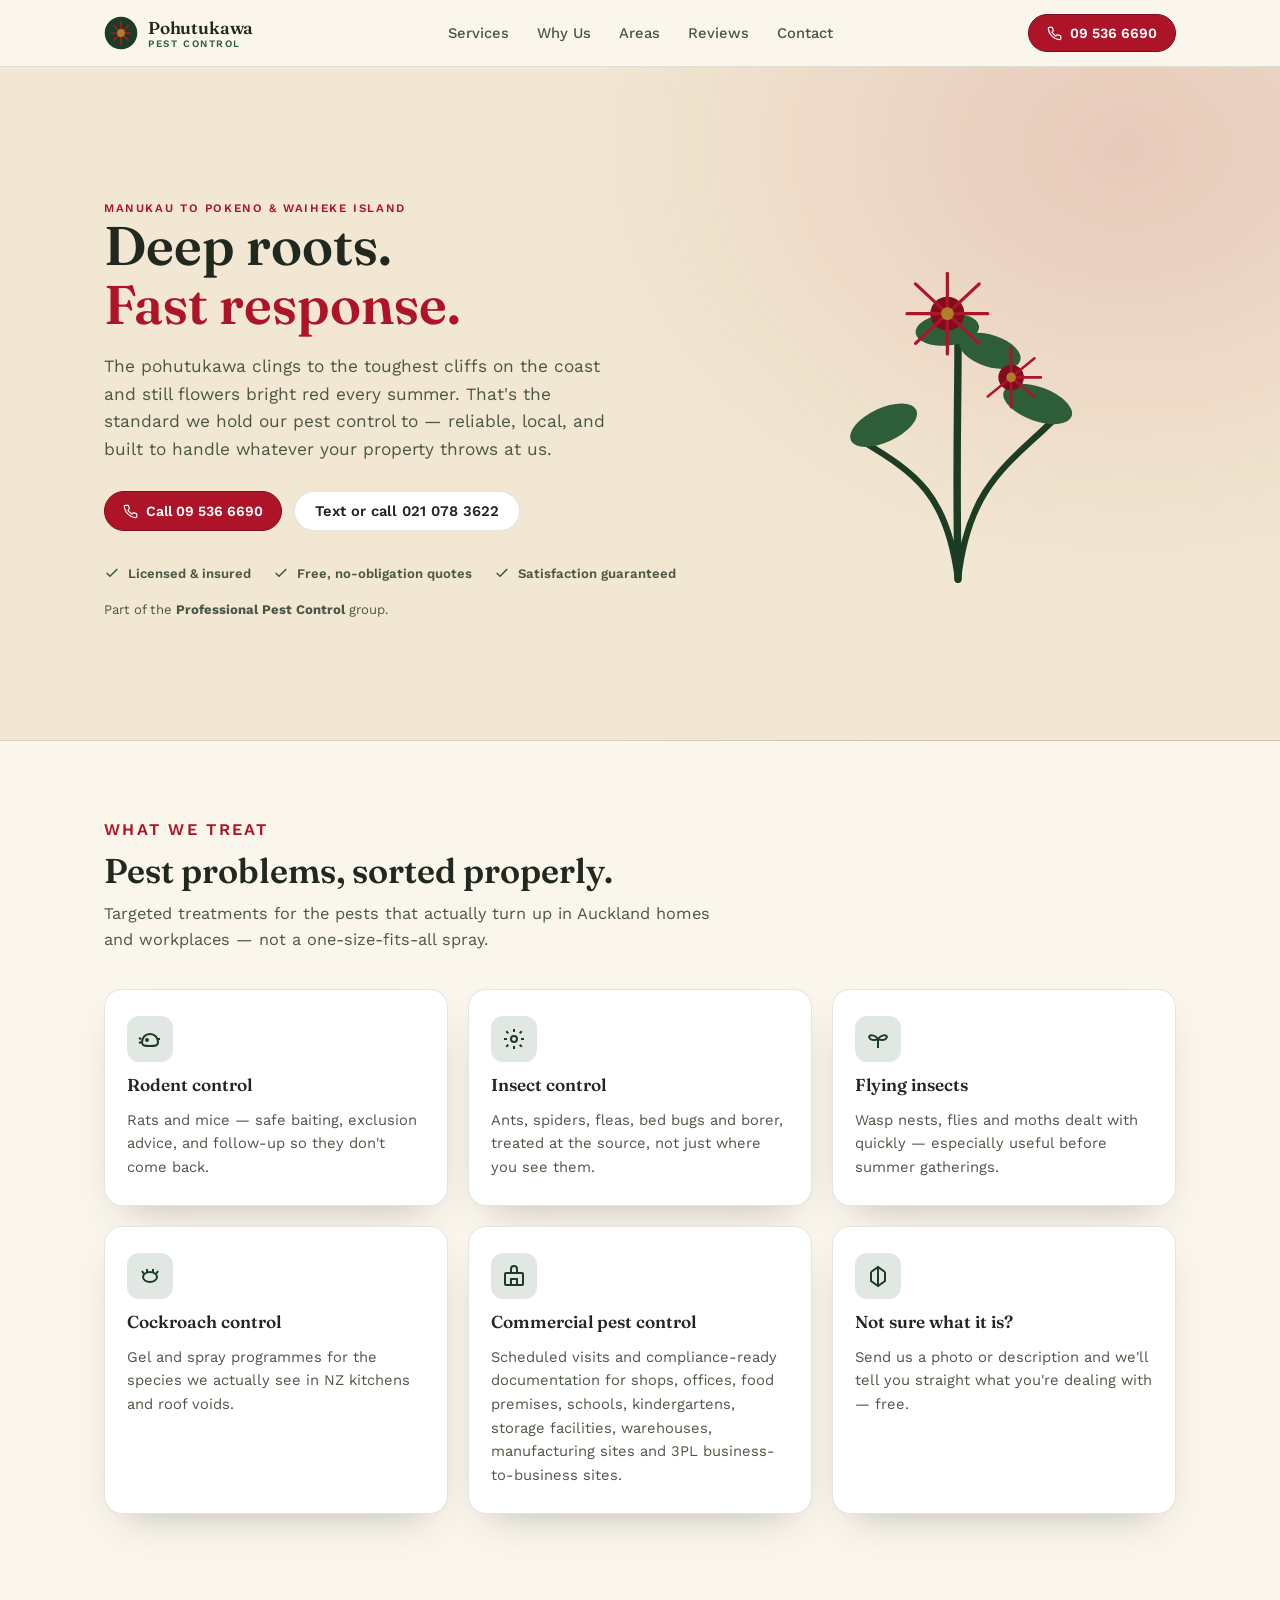
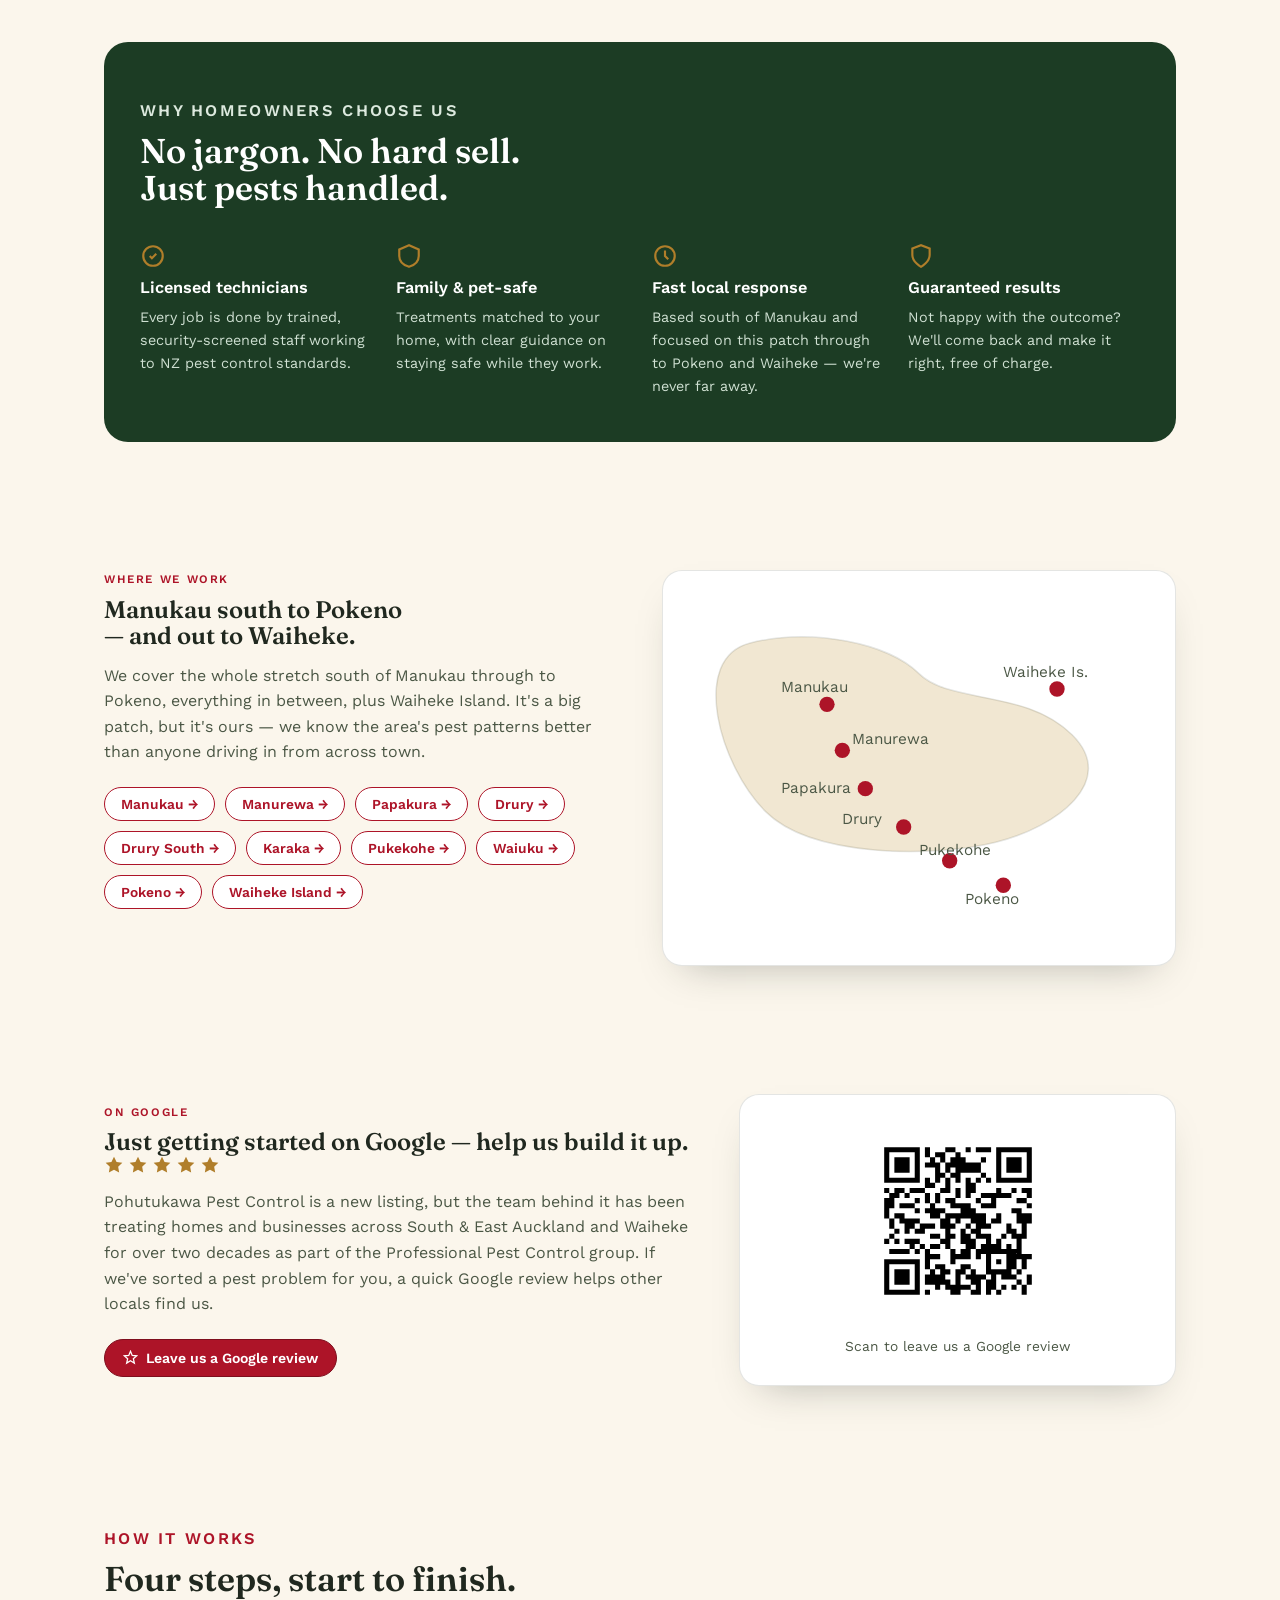
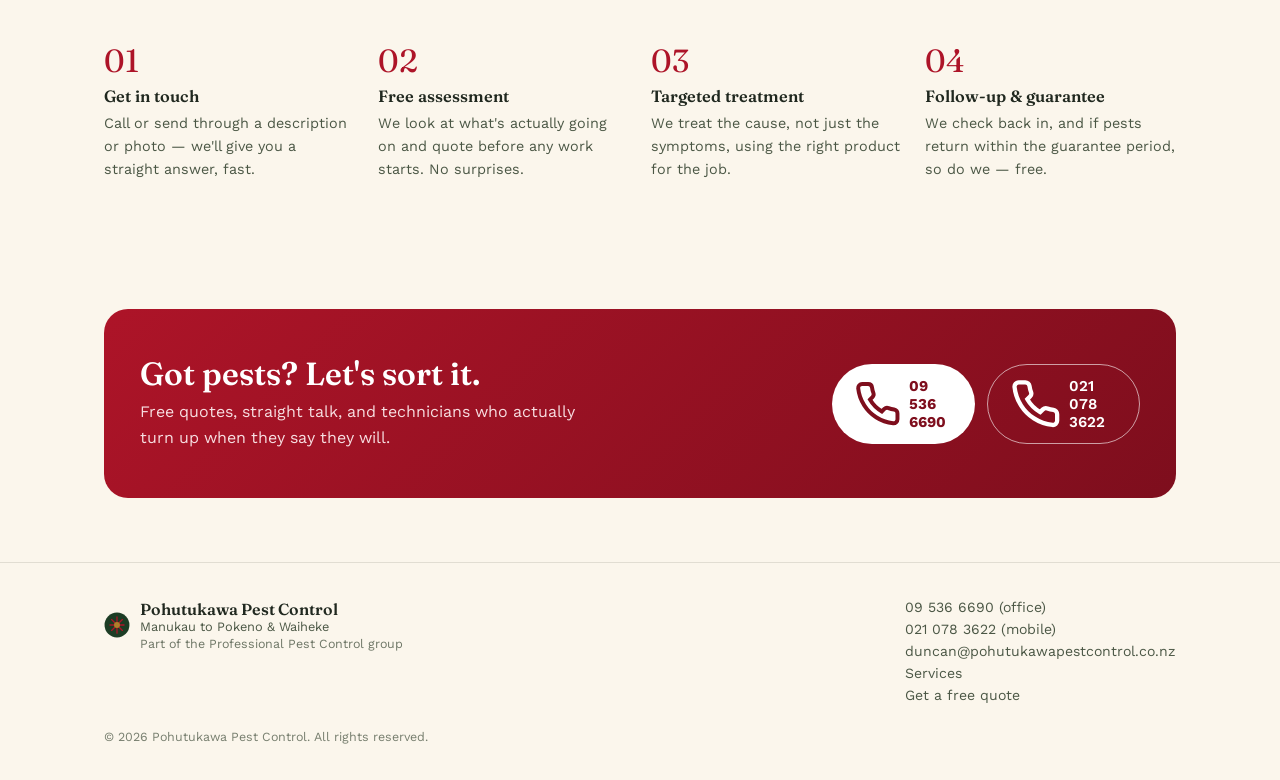
==== index.html @ 66b5ee40 "Add contact email to footer" ====
<!doctype html>
<html lang="en-NZ">
<head>
<!-- Google tag (gtag.js) -->
<script async src="https://www.googletagmanager.com/gtag/js?id=G-YW7M40ZTFR"></script>
<script>
  window.dataLayer = window.dataLayer || [];
  function gtag(){dataLayer.push(arguments);}
  gtag('js', new Date());
  gtag('config', 'G-YW7M40ZTFR');
</script>
<meta charset="UTF-8">
<meta name="viewport" content="width=device-width, initial-scale=1">
<title>Pest Control Manukau to Pokeno &amp; Waiheke | Pohutukawa Pest Control</title>
<meta name="description" content="Licensed, local pest control from Manukau south to Pokeno, including Waiheke Island. Rodents, insects, cockroaches, wasps &amp; commercial pest control. Part of the Professional Pest Control group. Call 09 536 6690.">
<link rel="canonical" href="https://pohutukawapestcontrol.co.nz/">

<meta property="og:type" content="website">
<meta property="og:site_name" content="Pohutukawa Pest Control">
<meta property="og:title" content="Pest Control Manukau to Pokeno &amp; Waiheke | Pohutukawa Pest Control">
<meta property="og:description" content="Licensed, local pest control from Manukau south to Pokeno, including Waiheke Island. Part of the Professional Pest Control group. Call 09 536 6690.">
<meta property="og:url" content="https://pohutukawapestcontrol.co.nz/">
<meta property="og:image" content="https://pohutukawapestcontrol.co.nz/og-image.png">
<meta property="og:image:width" content="1200">
<meta property="og:image:height" content="630">
<meta property="og:locale" content="en_NZ">
<meta name="twitter:card" content="summary_large_image">
<meta name="twitter:title" content="Pest Control Manukau to Pokeno &amp; Waiheke | Pohutukawa Pest Control">
<meta name="twitter:description" content="Licensed, local pest control from Manukau south to Pokeno, including Waiheke Island. Part of the Professional Pest Control group.">
<meta name="twitter:image" content="https://pohutukawapestcontrol.co.nz/og-image.png">

<link rel="icon" type="image/svg+xml" href="/favicon.svg">
<link rel="apple-touch-icon" href="/apple-touch-icon.png">

<link rel="preconnect" href="https://fonts.googleapis.com">
<link rel="preconnect" href="https://fonts.gstatic.com" crossorigin>
<link href="https://fonts.googleapis.com/css2?family=Fraunces:opsz,wght@9..144,400;9..144,500;9..144,600;9..144,700&family=Work+Sans:wght@400;500;600;700&display=swap" rel="stylesheet">
<link rel="stylesheet" href="/styles.css">

<script type="application/ld+json">
{
  "@context": "https://schema.org",
  "@type": "LocalBusiness",
  "@id": "https://pohutukawapestcontrol.co.nz/#business",
  "name": "Pohutukawa Pest Control",
  "image": "https://pohutukawapestcontrol.co.nz/og-image.png",
  "url": "https://pohutukawapestcontrol.co.nz/",
  "telephone": "+64-9-536-6690",
  "priceRange": "$$",
  "description": "Licensed pest control for homes and businesses from Manukau south to Pokeno, including Waiheke Island. Part of the Professional Pest Control group.",
  "areaServed": [
    {"@type": "Place", "name": "Manukau"},
    {"@type": "Place", "name": "Manurewa"},
    {"@type": "Place", "name": "Papakura"},
    {"@type": "Place", "name": "Drury"},
    {"@type": "Place", "name": "Drury South"},
    {"@type": "Place", "name": "Karaka"},
    {"@type": "Place", "name": "Pukekohe"},
    {"@type": "Place", "name": "Waiuku"},
    {"@type": "Place", "name": "Pokeno"},
    {"@type": "Place", "name": "Waiheke Island"}
  ],
  "address": {
    "@type": "PostalAddress",
    "addressRegion": "Auckland",
    "addressCountry": "NZ"
  },
  "geo": {
    "@type": "GeoCoordinates",
    "latitude": -37.06,
    "longitude": 174.90
  },
  "openingHoursSpecification": [
    {
      "@type": "OpeningHoursSpecification",
      "dayOfWeek": ["Monday","Tuesday","Wednesday","Thursday","Friday"],
      "opens": "07:30",
      "closes": "17:00"
    }
  ],
  "contactPoint": [
    {"@type": "ContactPoint", "telephone": "+64-9-536-6690", "contactType": "customer service", "areaServed": "NZ"},
    {"@type": "ContactPoint", "telephone": "+64-21-078-3622", "contactType": "customer service", "areaServed": "NZ"}
  ],
  "parentOrganization": {
    "@type": "Organization",
    "name": "Professional Pest Control"
  },
  "sameAs": [
    "https://share.google/aUHHUY9zKEMesCu1h"
  ]
}
</script>
</head>
<body>
<header>
  <div class="wrap nav">
    <a class="brand" href="#top">
      <svg viewBox="0 0 48 48" fill="none" aria-hidden="true">
        <circle cx="24" cy="24" r="23" fill="var(--green-deep)"/>
        <g stroke="var(--crimson)" stroke-width="2.4" stroke-linecap="round">
          <line x1="24" y1="24" x2="24" y2="9"/>
          <line x1="24" y1="24" x2="34" y2="14"/>
          <line x1="24" y1="24" x2="37" y2="24"/>
          <line x1="24" y1="24" x2="34" y2="34"/>
          <line x1="24" y1="24" x2="24" y2="39"/>
          <line x1="24" y1="24" x2="14" y2="34"/>
          <line x1="24" y1="24" x2="11" y2="24"/>
          <line x1="24" y1="24" x2="14" y2="14"/>
        </g>
        <circle cx="24" cy="24" r="5.5" fill="var(--gold)"/>
      </svg>
      <span class="brand-word">Pohutukawa<span>Pest Control</span></span>
    </a>
    <nav class="links">
      <a href="#services">Services</a>
      <a href="#why">Why Us</a>
      <a href="#areas">Areas</a>
      <a href="#reviews">Reviews</a>
      <a href="#contact">Contact</a>
    </nav>
    <a class="call-btn" href="tel:+6495366690">
      <svg viewBox="0 0 24 24" fill="none" stroke="currentColor" stroke-width="2"><path d="M22 16.92v3a2 2 0 0 1-2.18 2 19.79 19.79 0 0 1-8.63-3.07 19.5 19.5 0 0 1-6-6 19.79 19.79 0 0 1-3.07-8.67A2 2 0 0 1 4.11 2h3a2 2 0 0 1 2 1.72c.127.96.362 1.903.7 2.81a2 2 0 0 1-.45 2.11L8.09 9.91a16 16 0 0 0 6 6l1.27-1.27a2 2 0 0 1 2.11-.45c.907.338 1.85.573 2.81.7A2 2 0 0 1 22 16.92z"/></svg>
      09 536 6690
    </a>
  </div>
</header>

<main id="top">
  <section class="hero">
    <div class="wrap hero-grid">
      <div>
        <p class="eyebrow">Manukau to Pokeno &amp; Waiheke Island</p>
        <h1>Deep roots.<br><em>Fast response.</em></h1>
        <p class="lede">The pohutukawa clings to the toughest cliffs on the coast and still flowers bright red every summer. That's the standard we hold our pest control to — reliable, local, and built to handle whatever your property throws at us.</p>
        <div class="hero-ctas">
          <a class="call-btn" href="tel:+6495366690">
            <svg viewBox="0 0 24 24" fill="none" stroke="currentColor" stroke-width="2"><path d="M22 16.92v3a2 2 0 0 1-2.18 2 19.79 19.79 0 0 1-8.63-3.07 19.5 19.5 0 0 1-6-6 19.79 19.79 0 0 1-3.07-8.67A2 2 0 0 1 4.11 2h3a2 2 0 0 1 2 1.72c.127.96.362 1.903.7 2.81a2 2 0 0 1-.45 2.11L8.09 9.91a16 16 0 0 0 6 6l1.27-1.27a2 2 0 0 1 2.11-.45c.907.338 1.85.573 2.81.7A2 2 0 0 1 22 16.92z"/></svg>
            Call 09 536 6690
          </a>
          <a class="btn-ghost" href="tel:+64210783622">Text or call 021 078 3622</a>
        </div>
        <div class="badges">
          <span class="badge"><svg viewBox="0 0 24 24" fill="none" stroke="currentColor" stroke-width="2.2"><path d="M20 6 9 17l-5-5"/></svg>Licensed &amp; insured</span>
          <span class="badge"><svg viewBox="0 0 24 24" fill="none" stroke="currentColor" stroke-width="2.2"><path d="M20 6 9 17l-5-5"/></svg>Free, no-obligation quotes</span>
          <span class="badge"><svg viewBox="0 0 24 24" fill="none" stroke="currentColor" stroke-width="2.2"><path d="M20 6 9 17l-5-5"/></svg>Satisfaction guaranteed</span>
        </div>
        <p style="margin-top:18px;font-size:0.82rem;color:var(--ink-soft);">Part of the <strong>Professional Pest Control</strong> group.</p>
      </div>
      <div class="hero-art">
        <svg viewBox="0 0 320 360" fill="none" aria-hidden="true">
          <path d="M160 340 C150 260 120 240 70 210" stroke="var(--green-deep)" stroke-width="6" stroke-linecap="round"/>
          <path d="M160 340 C170 250 210 230 250 190" stroke="var(--green-deep)" stroke-width="6" stroke-linecap="round"/>
          <path d="M160 340 C158 230 160 180 160 120" stroke="var(--green-deep)" stroke-width="7" stroke-linecap="round"/>
          <g>
            <ellipse cx="90" cy="195" rx="34" ry="16" fill="var(--green)" transform="rotate(-25 90 195)"/>
            <ellipse cx="235" cy="175" rx="34" ry="16" fill="var(--green)" transform="rotate(20 235 175)"/>
            <ellipse cx="150" cy="105" rx="30" ry="15" fill="var(--green)" transform="rotate(-6 150 105)"/>
            <ellipse cx="190" cy="125" rx="30" ry="15" fill="var(--green)" transform="rotate(18 190 125)"/>
          </g>
          <g>
            <circle cx="150" cy="90" r="16" fill="var(--crimson-deep)"/>
            <g stroke="var(--crimson)" stroke-width="3" stroke-linecap="round">
              <line x1="150" y1="90" x2="150" y2="52"/>
              <line x1="150" y1="90" x2="180" y2="62"/>
              <line x1="150" y1="90" x2="188" y2="90"/>
              <line x1="150" y1="90" x2="180" y2="118"/>
              <line x1="150" y1="90" x2="150" y2="128"/>
              <line x1="150" y1="90" x2="120" y2="118"/>
              <line x1="150" y1="90" x2="112" y2="90"/>
              <line x1="150" y1="90" x2="120" y2="62"/>
            </g>
            <circle cx="150" cy="90" r="6" fill="var(--gold)"/>
          </g>
          <g>
            <circle cx="210" cy="150" r="12" fill="var(--crimson-deep)"/>
            <g stroke="var(--crimson)" stroke-width="2.4" stroke-linecap="round">
              <line x1="210" y1="150" x2="210" y2="122"/>
              <line x1="210" y1="150" x2="232" y2="132"/>
              <line x1="210" y1="150" x2="238" y2="150"/>
              <line x1="210" y1="150" x2="232" y2="168"/>
              <line x1="210" y1="150" x2="210" y2="178"/>
              <line x1="210" y1="150" x2="188" y2="168"/>
            </g>
            <circle cx="210" cy="150" r="4.5" fill="var(--gold)"/>
          </g>
        </svg>
      </div>
    </div>
  </section>

  <section id="services">
    <div class="wrap">
      <div class="section-head">
        <p class="eyebrow">What We Treat</p>
        <h2>Pest problems, sorted properly.</h2>
        <p>Targeted treatments for the pests that actually turn up in Auckland homes and workplaces — not a one-size-fits-all spray.</p>
      </div>
      <div class="services-grid">
        <div class="svc-card">
          <div class="svc-icon"><svg viewBox="0 0 24 24" fill="none" stroke="currentColor" stroke-width="2"><path d="M4 15c0-4 3-8 8-8s8 4 8 8-3 4-8 4-8 0-8-4Z"/><circle cx="9" cy="13" r="1"/><path d="M20 12h2M3 15l-2 1M3 12l-2-1"/></svg></div>
          <h3>Rodent control</h3>
          <p>Rats and mice — safe baiting, exclusion advice, and follow-up so they don't come back.</p>
        </div>
        <div class="svc-card">
          <div class="svc-icon"><svg viewBox="0 0 24 24" fill="none" stroke="currentColor" stroke-width="2"><circle cx="12" cy="12" r="3"/><path d="M12 2v3M12 19v3M4.2 4.2l2.1 2.1M17.7 17.7l2.1 2.1M2 12h3M19 12h3M4.2 19.8l2.1-2.1M17.7 6.3l2.1-2.1"/></svg></div>
          <h3>Insect control</h3>
          <p>Ants, spiders, fleas, bed bugs and borer, treated at the source, not just where you see them.</p>
        </div>
        <div class="svc-card">
          <div class="svc-icon"><svg viewBox="0 0 24 24" fill="none" stroke="currentColor" stroke-width="2"><path d="M12 12c3-4 8-5 9-2-1 3-5 4-9 2Zm0 0c-3-4-8-5-9-2 1 3 5 4 9 2Z"/><path d="M12 12v9"/></svg></div>
          <h3>Flying insects</h3>
          <p>Wasp nests, flies and moths dealt with quickly — especially useful before summer gatherings.</p>
        </div>
        <div class="svc-card">
          <div class="svc-icon"><svg viewBox="0 0 24 24" fill="none" stroke="currentColor" stroke-width="2"><ellipse cx="12" cy="13" rx="7" ry="5"/><path d="M6 10 4 7M18 10l2-3M9 8V5M15 8V5"/></svg></div>
          <h3>Cockroach control</h3>
          <p>Gel and spray programmes for the species we actually see in NZ kitchens and roof voids.</p>
        </div>
        <div class="svc-card">
          <div class="svc-icon"><svg viewBox="0 0 24 24" fill="none" stroke="currentColor" stroke-width="2"><rect x="3" y="9" width="18" height="12" rx="1"/><path d="M9 21v-6h6v6M9 9V5a3 3 0 0 1 6 0v4"/></svg></div>
          <h3>Commercial pest control</h3>
          <p>Scheduled visits and compliance-ready documentation for shops, offices, food premises, schools, kindergartens, storage facilities, warehouses, manufacturing sites and 3PL business-to-business sites.</p>
        </div>
        <div class="svc-card">
          <div class="svc-icon"><svg viewBox="0 0 24 24" fill="none" stroke="currentColor" stroke-width="2"><path d="M12 3v18M5 8l7-5 7 5M5 8v9l7 5 7-5V8"/></svg></div>
          <h3>Not sure what it is?</h3>
          <p>Send us a photo or description and we'll tell you straight what you're dealing with — free.</p>
        </div>
      </div>
    </div>
  </section>

  <section id="why">
    <div class="wrap">
      <div class="why-band">
        <div class="section-head">
          <p class="eyebrow">Why Homeowners Choose Us</p>
          <h2>No jargon. No hard sell. Just pests handled.</h2>
        </div>
        <div class="why-grid">
          <div class="why-item">
            <svg viewBox="0 0 24 24" fill="none" stroke="currentColor" stroke-width="2"><path d="m9 12 2 2 4-4"/><circle cx="12" cy="12" r="9"/></svg>
            <h3>Licensed technicians</h3>
            <p>Every job is done by trained, security-screened staff working to NZ pest control standards.</p>
          </div>
          <div class="why-item">
            <svg viewBox="0 0 24 24" fill="none" stroke="currentColor" stroke-width="2"><path d="M12 2 3 6v6c0 5 4 8.5 9 10 5-1.5 9-5 9-10V6l-9-4Z"/></svg>
            <h3>Family &amp; pet-safe</h3>
            <p>Treatments matched to your home, with clear guidance on staying safe while they work.</p>
          </div>
          <div class="why-item">
            <svg viewBox="0 0 24 24" fill="none" stroke="currentColor" stroke-width="2"><circle cx="12" cy="12" r="9"/><path d="M12 7v5l3 3"/></svg>
            <h3>Fast local response</h3>
            <p>Based south of Manukau and focused on this patch through to Pokeno and Waiheke — we're never far away.</p>
          </div>
          <div class="why-item">
            <svg viewBox="0 0 24 24" fill="none" stroke="currentColor" stroke-width="2"><path d="M12 22s8-4.5 8-11V5l-8-3-8 3v6c0 6.5 8 11 8 11Z"/></svg>
            <h3>Guaranteed results</h3>
            <p>Not happy with the outcome? We'll come back and make it right, free of charge.</p>
          </div>
        </div>
      </div>
    </div>
  </section>

  <section id="areas">
    <div class="wrap areas-grid">
      <div>
        <p class="eyebrow">Where We Work</p>
        <h2 style="margin-top:8px;">Manukau south to Pokeno — and out to Waiheke.</h2>
        <p style="margin-top:14px;">We cover the whole stretch south of Manukau through to Pokeno, everything in between, plus Waiheke Island. It's a big patch, but it's ours — we know the area's pest patterns better than anyone driving in from across town.</p>
        <div class="suburb-list">
          <a class="pill pill-link" href="/manukau/">Manukau →</a>
          <a class="pill pill-link" href="/manurewa/">Manurewa →</a>
          <a class="pill pill-link" href="/papakura/">Papakura →</a>
          <a class="pill pill-link" href="/drury/">Drury →</a>
          <a class="pill pill-link" href="/drury-south/">Drury South →</a>
          <a class="pill pill-link" href="/karaka/">Karaka →</a>
          <a class="pill pill-link" href="/pukekohe/">Pukekohe →</a>
          <a class="pill pill-link" href="/waiuku/">Waiuku →</a>
          <a class="pill pill-link" href="/pokeno/">Pokeno →</a>
          <a class="pill pill-link" href="/waiheke-island/">Waiheke Island →</a>
        </div>
      </div>
      <div class="map-card">
        <svg viewBox="0 0 300 220" aria-hidden="true">
          <rect x="0" y="0" width="300" height="220" rx="14" fill="none"/>
          <path d="M40 30c40-10 90 0 110 20s70 10 100 40-10 60-50 70-120 10-150-20S0 40 40 30Z" fill="var(--bg-alt)" stroke="var(--border)"/>
          <g fill="var(--crimson)">
            <circle cx="90" cy="70" r="5"/><circle cx="100" cy="100" r="5"/>
            <circle cx="115" cy="125" r="5"/><circle cx="140" cy="150" r="5"/>
            <circle cx="170" cy="172" r="5"/><circle cx="205" cy="188" r="5"/>
            <circle cx="240" cy="60" r="5"/>
          </g>
          <g font-family="Work Sans, sans-serif" font-size="10" fill="var(--ink-soft)">
            <text x="60" y="62">Manukau</text>
            <text x="106" y="96">Manurewa</text>
            <text x="60" y="128">Papakura</text>
            <text x="100" y="148">Drury</text>
            <text x="150" y="168">Pukekohe</text>
            <text x="180" y="200">Pokeno</text>
            <text x="205" y="52">Waiheke Is.</text>
          </g>
        </svg>
      </div>
    </div>
  </section>

  <section id="reviews">
    <div class="wrap reviews-grid">
      <div>
        <p class="eyebrow">On Google</p>
        <h2 style="margin-top:8px;">Just getting started on Google — help us build it up.</h2>
        <div class="stars" aria-hidden="true">
          <svg viewBox="0 0 24 24" fill="currentColor"><path d="M12 2l3.09 6.26L22 9.27l-5 4.87 1.18 6.88L12 17.77l-6.18 3.25L7 14.14 2 9.27l6.91-1.01L12 2z"/></svg>
          <svg viewBox="0 0 24 24" fill="currentColor"><path d="M12 2l3.09 6.26L22 9.27l-5 4.87 1.18 6.88L12 17.77l-6.18 3.25L7 14.14 2 9.27l6.91-1.01L12 2z"/></svg>
          <svg viewBox="0 0 24 24" fill="currentColor"><path d="M12 2l3.09 6.26L22 9.27l-5 4.87 1.18 6.88L12 17.77l-6.18 3.25L7 14.14 2 9.27l6.91-1.01L12 2z"/></svg>
          <svg viewBox="0 0 24 24" fill="currentColor"><path d="M12 2l3.09 6.26L22 9.27l-5 4.87 1.18 6.88L12 17.77l-6.18 3.25L7 14.14 2 9.27l6.91-1.01L12 2z"/></svg>
          <svg viewBox="0 0 24 24" fill="currentColor"><path d="M12 2l3.09 6.26L22 9.27l-5 4.87 1.18 6.88L12 17.77l-6.18 3.25L7 14.14 2 9.27l6.91-1.01L12 2z"/></svg>
        </div>
        <p>Pohutukawa Pest Control is a new listing, but the team behind it has been treating homes and businesses across South &amp; East Auckland and Waiheke for over two decades as part of the Professional Pest Control group. If we've sorted a pest problem for you, a quick Google review helps other locals find us.</p>
        <a class="call-btn" style="margin-top:22px;" href="https://g.page/r/CVelAb06vVBvEBM/review" target="_blank" rel="noopener">
          <svg viewBox="0 0 24 24" fill="none" stroke="currentColor" stroke-width="2"><path d="M12 17.27 18.18 21l-1.64-7.03L22 9.24l-7.19-.61L12 2 9.19 8.63 2 9.24l5.46 4.73L5.82 21z"/></svg>
          Leave us a Google review
        </a>
      </div>
      <div class="qr-card">
        <div class="qr-wrap">
          <svg viewBox="0 0 33 33" xmlns="http://www.w3.org/2000/svg"><rect width="33" height="33" fill="#fff"/><path d="M2,2H3V3H2zM3,2H4V3H3zM4,2H5V3H4zM5,2H6V3H5zM6,2H7V3H6zM7,2H8V3H7zM8,2H9V3H8zM10,2H11V3H10zM14,2H15V3H14zM15,2H16V3H15zM18,2H19V3H18zM20,2H21V3H20zM21,2H22V3H21zM22,2H23V3H22zM24,2H25V3H24zM25,2H26V3H25zM26,2H27V3H26zM27,2H28V3H27zM28,2H29V3H28zM29,2H30V3H29zM30,2H31V3H30zM2,3H3V4H2zM8,3H9V4H8zM10,3H11V4H10zM12,3H13V4H12zM13,3H14V4H13zM16,3H17V4H16zM24,3H25V4H24zM30,3H31V4H30zM2,4H3V5H2zM4,4H5V5H4zM5,4H6V5H5zM6,4H7V5H6zM8,4H9V5H8zM11,4H12V5H11zM13,4H14V5H13zM15,4H16V5H15zM16,4H17V5H16zM17,4H18V5H17zM21,4H22V5H21zM24,4H25V5H24zM26,4H27V5H26zM27,4H28V5H27zM28,4H29V5H28zM30,4H31V5H30zM2,5H3V6H2zM4,5H5V6H4zM5,5H6V6H5zM6,5H7V6H6zM8,5H9V6H8zM10,5H11V6H10zM11,5H12V6H11zM12,5H13V6H12zM14,5H15V6H14zM15,5H16V6H15zM16,5H17V6H16zM17,5H18V6H17zM18,5H19V6H18zM19,5H20V6H19zM20,5H21V6H20zM24,5H25V6H24zM26,5H27V6H26zM27,5H28V6H27zM28,5H29V6H28zM30,5H31V6H30zM2,6H3V7H2zM4,6H5V7H4zM5,6H6V7H5zM6,6H7V7H6zM8,6H9V7H8zM12,6H13V7H12zM14,6H15V7H14zM16,6H17V7H16zM17,6H18V7H17zM18,6H19V7H18zM19,6H20V7H19zM20,6H21V7H20zM24,6H25V7H24zM26,6H27V7H26zM27,6H28V7H27zM28,6H29V7H28zM30,6H31V7H30zM2,7H3V8H2zM8,7H9V8H8zM12,7H13V8H12zM13,7H14V8H13zM15,7H16V8H15zM16,7H17V8H16zM21,7H22V8H21zM24,7H25V8H24zM30,7H31V8H30zM2,8H3V9H2zM3,8H4V9H3zM4,8H5V9H4zM5,8H6V9H5zM6,8H7V9H6zM7,8H8V9H7zM8,8H9V9H8zM10,8H11V9H10zM12,8H13V9H12zM14,8H15V9H14zM16,8H17V9H16zM18,8H19V9H18zM20,8H21V9H20zM22,8H23V9H22zM24,8H25V9H24zM25,8H26V9H25zM26,8H27V9H26zM27,8H28V9H27zM28,8H29V9H28zM29,8H30V9H29zM30,8H31V9H30zM10,9H11V10H10zM11,9H12V10H11zM14,9H15V10H14zM18,9H19V10H18zM19,9H20V10H19zM2,10H3V11H2zM4,10H5V11H4zM5,10H6V11H5zM7,10H8V11H7zM8,10H9V11H8zM9,10H10V11H9zM13,10H14V11H13zM14,10H15V11H14zM16,10H17V11H16zM18,10H19V11H18zM19,10H20V11H19zM24,10H25V11H24zM27,10H28V11H27zM29,10H30V11H29zM30,10H31V11H30zM3,11H4V12H3zM4,11H5V12H4zM6,11H7V12H6zM10,11H11V12H10zM12,11H13V12H12zM16,11H17V12H16zM18,11H19V12H18zM21,11H22V12H21zM22,11H23V12H22zM23,11H24V12H23zM24,11H25V12H24zM25,11H26V12H25zM26,11H27V12H26zM30,11H31V12H30zM2,12H3V13H2zM3,12H4V13H3zM8,12H9V13H8zM10,12H11V13H10zM12,12H13V13H12zM14,12H15V13H14zM15,12H16V13H15zM20,12H21V13H20zM23,12H24V13H23zM28,12H29V13H28zM29,12H30V13H29zM2,13H3V14H2zM3,13H4V14H3zM5,13H6V14H5zM6,13H7V14H6zM7,13H8V14H7zM11,13H12V14H11zM15,13H16V14H15zM16,13H17V14H16zM17,13H18V14H17zM18,13H19V14H18zM21,13H22V14H21zM22,13H23V14H22zM23,13H24V14H23zM30,13H31V14H30zM2,14H3V15H2zM8,14H9V15H8zM10,14H11V15H10zM11,14H12V15H11zM12,14H13V15H12zM13,14H14V15H13zM17,14H18V15H17zM18,14H19V15H18zM19,14H20V15H19zM27,14H28V15H27zM28,14H29V15H28zM2,15H3V16H2zM4,15H5V16H4zM5,15H6V16H5zM11,15H12V16H11zM12,15H13V16H12zM14,15H15V16H14zM15,15H16V16H15zM16,15H17V16H16zM17,15H18V16H17zM18,15H19V16H18zM19,15H20V16H19zM20,15H21V16H20zM21,15H22V16H21zM24,15H25V16H24zM28,15H29V16H28zM29,15H30V16H29zM30,15H31V16H30zM3,16H4V17H3zM5,16H6V17H5zM6,16H7V17H6zM7,16H8V17H7zM8,16H9V17H8zM13,16H14V17H13zM14,16H15V17H14zM16,16H17V17H16zM19,16H20V17H19zM20,16H21V17H20zM21,16H22V17H21zM23,16H24V17H23zM24,16H25V17H24zM28,16H29V17H28zM29,16H30V17H29zM30,16H31V17H30zM3,17H4V18H3zM6,17H7V18H6zM7,17H8V18H7zM9,17H10V18H9zM10,17H11V18H10zM11,17H12V18H11zM13,17H14V18H13zM14,17H15V18H14zM15,17H16V18H15zM18,17H19V18H18zM20,17H21V18H20zM21,17H22V18H21zM22,17H23V18H22zM26,17H27V18H26zM29,17H30V18H29zM4,18H5V19H4zM6,18H7V19H6zM8,18H9V19H8zM9,18H10V19H9zM14,18H15V19H14zM17,18H18V19H17zM19,18H20V19H19zM20,18H21V19H20zM26,18H27V19H26zM27,18H28V19H27zM29,18H30V19H29zM3,19H4V20H3zM11,19H12V20H11zM12,19H13V20H12zM14,19H15V20H14zM15,19H16V20H15zM17,19H18V20H17zM18,19H19V20H18zM20,19H21V20H20zM21,19H22V20H21zM22,19H23V20H22zM25,19H26V20H25zM27,19H28V20H27zM28,19H29V20H28zM29,19H30V20H29zM2,20H3V21H2zM4,20H5V21H4zM6,20H7V21H6zM7,20H8V21H7zM8,20H9V21H8zM13,20H14V21H13zM14,20H15V21H14zM17,20H18V21H17zM18,20H19V21H18zM19,20H20V21H19zM22,20H23V21H22zM24,20H25V21H24zM28,20H29V21H28zM7,21H8V22H7zM9,21H10V22H9zM11,21H12V22H11zM12,21H13V22H12zM14,21H15V22H14zM18,21H19V22H18zM19,21H20V22H19zM21,21H22V22H21zM22,21H23V22H22zM23,21H24V22H23zM24,21H25V22H24zM26,21H27V22H26zM28,21H29V22H28zM3,22H4V23H3zM4,22H5V23H4zM5,22H6V23H5zM6,22H7V23H6zM8,22H9V23H8zM10,22H11V23H10zM15,22H16V23H15zM17,22H18V23H17zM18,22H19V23H18zM20,22H21V23H20zM21,22H22V23H21zM22,22H23V23H22zM23,22H24V23H23zM24,22H25V23H24zM25,22H26V23H25zM26,22H27V23H26zM27,22H28V23H27zM28,22H29V23H28zM10,23H11V24H10zM11,23H12V24H11zM12,23H13V24H12zM15,23H16V24H15zM16,23H17V24H16zM17,23H18V24H17zM18,23H19V24H18zM20,23H21V24H20zM22,23H23V24H22zM26,23H27V24H26zM27,23H28V24H27zM28,23H29V24H28zM29,23H30V24H29zM30,23H31V24H30zM2,24H3V25H2zM3,24H4V25H3zM4,24H5V25H4zM5,24H6V25H5zM6,24H7V25H6zM7,24H8V25H7zM8,24H9V25H8zM10,24H11V25H10zM15,24H16V25H15zM22,24H23V25H22zM24,24H25V25H24zM26,24H27V25H26zM27,24H28V25H27zM29,24H30V25H29zM2,25H3V26H2zM8,25H9V26H8zM10,25H11V26H10zM12,25H13V26H12zM13,25H14V26H13zM17,25H18V26H17zM18,25H19V26H18zM22,25H23V26H22zM26,25H27V26H26zM27,25H28V26H27zM29,25H30V26H29zM2,26H3V27H2zM4,26H5V27H4zM5,26H6V27H5zM6,26H7V27H6zM8,26H9V27H8zM11,26H12V27H11zM13,26H14V27H13zM14,26H15V27H14zM16,26H17V27H16zM17,26H18V27H17zM19,26H20V27H19zM22,26H23V27H22zM23,26H24V27H23zM24,26H25V27H24zM25,26H26V27H25zM26,26H27V27H26zM28,26H29V27H28zM2,27H3V28H2zM4,27H5V28H4zM5,27H6V28H5zM6,27H7V28H6zM8,27H9V28H8zM10,27H11V28H10zM11,27H12V28H11zM12,27H13V28H12zM13,27H14V28H13zM16,27H17V28H16zM18,27H19V28H18zM19,27H20V28H19zM20,27H21V28H20zM21,27H22V28H21zM23,27H24V28H23zM25,27H26V28H25zM26,27H27V28H26zM27,27H28V28H27zM30,27H31V28H30zM2,28H3V29H2zM4,28H5V29H4zM5,28H6V29H5zM6,28H7V29H6zM8,28H9V29H8zM10,28H11V29H10zM11,28H12V29H11zM12,28H13V29H12zM13,28H14V29H13zM14,28H15V29H14zM16,28H17V29H16zM19,28H20V29H19zM20,28H21V29H20zM22,28H23V29H22zM23,28H24V29H23zM28,28H29V29H28zM30,28H31V29H30zM2,29H3V30H2zM8,29H9V30H8zM12,29H13V30H12zM14,29H15V30H14zM15,29H16V30H15zM16,29H17V30H16zM17,29H18V30H17zM18,29H19V30H18zM20,29H21V30H20zM22,29H23V30H22zM23,29H24V30H23zM25,29H26V30H25zM27,29H28V30H27zM29,29H30V30H29zM2,30H3V31H2zM3,30H4V31H3zM4,30H5V31H4zM5,30H6V31H5zM6,30H7V31H6zM7,30H8V31H7zM8,30H9V31H8zM10,30H11V31H10zM15,30H16V31H15zM16,30H17V31H16zM19,30H20V31H19zM20,30H21V31H20zM22,30H23V31H22zM24,30H25V31H24zM29,30H30V31H29z" fill="#000"/></svg>
        </div>
        <p>Scan to leave us a Google review</p>
      </div>
    </div>
  </section>

  <section id="process">
    <div class="wrap">
      <div class="section-head">
        <p class="eyebrow">How It Works</p>
        <h2>Four steps, start to finish.</h2>
      </div>
      <div class="process-grid">
        <div class="step"><span class="step-num">01</span><h3>Get in touch</h3><p>Call or send through a description or photo — we'll give you a straight answer, fast.</p></div>
        <div class="step"><span class="step-num">02</span><h3>Free assessment</h3><p>We look at what's actually going on and quote before any work starts. No surprises.</p></div>
        <div class="step"><span class="step-num">03</span><h3>Targeted treatment</h3><p>We treat the cause, not just the symptoms, using the right product for the job.</p></div>
        <div class="step"><span class="step-num">04</span><h3>Follow-up &amp; guarantee</h3><p>We check back in, and if pests return within the guarantee period, so do we — free.</p></div>
      </div>
    </div>
  </section>

  <section id="contact">
    <div class="wrap">
      <div class="cta-band">
        <div>
          <h2>Got pests? Let's sort it.</h2>
          <p>Free quotes, straight talk, and technicians who actually turn up when they say they will.</p>
        </div>
        <div class="cta-actions">
          <a class="btn-solid" href="tel:+6495366690">
            <svg viewBox="0 0 24 24" fill="none" stroke="currentColor" stroke-width="2"><path d="M22 16.92v3a2 2 0 0 1-2.18 2 19.79 19.79 0 0 1-8.63-3.07 19.5 19.5 0 0 1-6-6 19.79 19.79 0 0 1-3.07-8.67A2 2 0 0 1 4.11 2h3a2 2 0 0 1 2 1.72c.127.96.362 1.903.7 2.81a2 2 0 0 1-.45 2.11L8.09 9.91a16 16 0 0 0 6 6l1.27-1.27a2 2 0 0 1 2.11-.45c.907.338 1.85.573 2.81.7A2 2 0 0 1 22 16.92z"/></svg>
            09 536 6690
          </a>
          <a class="btn-outline" href="tel:+64210783622">
            <svg viewBox="0 0 24 24" fill="none" stroke="currentColor" stroke-width="2"><path d="M22 16.92v3a2 2 0 0 1-2.18 2 19.79 19.79 0 0 1-8.63-3.07 19.5 19.5 0 0 1-6-6 19.79 19.79 0 0 1-3.07-8.67A2 2 0 0 1 4.11 2h3a2 2 0 0 1 2 1.72c.127.96.362 1.903.7 2.81a2 2 0 0 1-.45 2.11L8.09 9.91a16 16 0 0 0 6 6l1.27-1.27a2 2 0 0 1 2.11-.45c.907.338 1.85.573 2.81.7A2 2 0 0 1 22 16.92z"/></svg>
            021 078 3622
          </a>
        </div>
      </div>
    </div>
  </section>
</main>

<footer>
  <div class="wrap foot-grid">
    <div class="foot-brand">
      <svg viewBox="0 0 48 48" fill="none" aria-hidden="true">
        <circle cx="24" cy="24" r="23" fill="var(--green-deep)"/>
        <g stroke="var(--crimson)" stroke-width="2.4" stroke-linecap="round">
          <line x1="24" y1="24" x2="24" y2="9"/><line x1="24" y1="24" x2="34" y2="14"/>
          <line x1="24" y1="24" x2="37" y2="24"/><line x1="24" y1="24" x2="34" y2="34"/>
          <line x1="24" y1="24" x2="24" y2="39"/><line x1="24" y1="24" x2="14" y2="34"/>
          <line x1="24" y1="24" x2="11" y2="24"/><line x1="24" y1="24" x2="14" y2="14"/>
        </g>
        <circle cx="24" cy="24" r="5.5" fill="var(--gold)"/>
      </svg>
      <div>
        <div style="font-family:'Fraunces',serif;font-weight:600;">Pohutukawa Pest Control</div>
        <div style="font-size:0.8rem;color:var(--ink-soft);">Manukau to Pokeno &amp; Waiheke</div>
        <div style="font-size:0.78rem;color:var(--ink-soft);opacity:0.8;margin-top:2px;">Part of the Professional Pest Control group</div>
      </div>
    </div>
    <div class="foot-links">
      <a href="tel:+6495366690">09 536 6690 (office)</a>
      <a href="tel:+64210783622">021 078 3622 (mobile)</a>
      <a href="mailto:duncan@pohutukawapestcontrol.co.nz">duncan@pohutukawapestcontrol.co.nz</a>
      <a href="#services">Services</a>
      <a href="#contact">Get a free quote</a>
    </div>
  </div>
  <div class="wrap fine">© <span id="yr"></span> Pohutukawa Pest Control. All rights reserved.</div>
</footer>

<script>
  try{ document.getElementById('yr').textContent = new Date().getFullYear(); }catch(e){}
</script>

</body>
</html>
---- styles.css ----
:root{
    --bg:#FBF6EC;
    --bg-alt:#F1E7D2;
    --card:#FFFFFF;
    --ink:#20281F;
    --ink-soft:#4B5745;
    --crimson:#AD1428;
    --crimson-deep:#7E0E1D;
    --green:#2E5D3A;
    --green-deep:#1C3C24;
    --gold:#B07E2A;
    --border:rgba(32,40,31,0.12);
    --shadow:0 18px 40px -22px rgba(32,40,31,0.35);
    color-scheme:light;
  }
  @media (prefers-color-scheme: dark){
    :root:not([data-theme="light"]){
      --bg:#151C14;
      --bg-alt:#1C2519;
      --card:#1F2A1D;
      --ink:#F1ECDD;
      --ink-soft:#C3CDBB;
      --crimson:#E2586A;
      --crimson-deep:#C13345;
      --green:#7FB489;
      --green-deep:#5C9468;
      --gold:#D9AE5D;
      --border:rgba(241,236,221,0.14);
      --shadow:0 18px 40px -20px rgba(0,0,0,0.55);
    }
  }
  :root[data-theme="dark"]{
    --bg:#151C14;
    --bg-alt:#1C2519;
    --card:#1F2A1D;
    --ink:#F1ECDD;
    --ink-soft:#C3CDBB;
    --crimson:#E2586A;
    --crimson-deep:#C13345;
    --green:#7FB489;
    --green-deep:#5C9468;
    --gold:#D9AE5D;
    --border:rgba(241,236,221,0.14);
    --shadow:0 18px 40px -20px rgba(0,0,0,0.55);
  }

  *{box-sizing:border-box;}
  body{
    margin:0;
    background:var(--bg);
    color:var(--ink);
    font-family:'Work Sans',-apple-system,BlinkMacSystemFont,'Segoe UI',sans-serif;
    -webkit-font-smoothing:antialiased;
    padding-inline:0;
  }
  h1,h2,h3{
    font-family:'Fraunces',Georgia,'Times New Roman',serif;
    font-weight:600;
    line-height:1.08;
    text-wrap:balance;
    margin:0;
    color:var(--ink);
  }
  p{color:var(--ink-soft);line-height:1.6;margin:0;}
  a{color:inherit;}
  .wrap{max-width:1120px;margin-inline:auto;padding-inline:24px;}
  .eyebrow{
    font-size:0.72rem;
    letter-spacing:0.14em;
    text-transform:uppercase;
    font-weight:600;
    color:var(--crimson);
  }

  /* Header */
  header{
    position:sticky;top:env(safe-area-inset-top,0px);z-index:40;
    background:color-mix(in srgb, var(--bg) 88%, transparent);
    backdrop-filter:blur(10px);
    border-bottom:1px solid var(--border);
  }
  .nav{
    display:flex;align-items:center;justify-content:space-between;
    gap:16px;padding-block:14px;
  }
  .brand{display:flex;align-items:center;gap:10px;text-decoration:none;}
  .brand svg{width:34px;height:34px;flex:none;}
  .brand-word{font-family:'Fraunces',serif;font-weight:600;font-size:1.08rem;letter-spacing:-0.01em;}
  .brand-word span{display:block;font-family:'Work Sans',sans-serif;font-weight:600;font-size:0.62rem;letter-spacing:0.16em;text-transform:uppercase;color:var(--green);}
  nav.links{display:flex;gap:28px;align-items:center;}
  nav.links a{
    font-size:0.92rem;font-weight:500;text-decoration:none;color:var(--ink-soft);
    transition:color .15s ease;
  }
  nav.links a:hover,nav.links a:focus-visible{color:var(--crimson);}
  .call-btn{
    display:inline-flex;align-items:center;gap:8px;
    background:var(--crimson);color:#fff;
    padding:10px 18px;border-radius:999px;
    font-weight:600;font-size:0.88rem;text-decoration:none;
    box-shadow:var(--shadow);
    border:1px solid var(--crimson-deep);
    white-space:nowrap;
  }
  .call-btn:hover{background:var(--crimson-deep);}
  .call-btn svg{width:15px;height:15px;}
  @media (max-width:760px){
    nav.links{display:none;}
  }

  /* Hero */
  .hero{
    position:relative;overflow:hidden;
    border-bottom:1px solid var(--border);
    background:
      radial-gradient(60% 90% at 88% 12%, color-mix(in srgb, var(--crimson) 14%, transparent), transparent 70%),
      var(--bg-alt);
  }
  .hero-grid{
    display:grid;grid-template-columns:1.15fr 0.85fr;gap:48px;align-items:center;
    padding-block:68px 56px;
  }
  @media (max-width:860px){
    .hero-grid{grid-template-columns:1fr;padding-block:40px 32px;gap:32px;}
  }
  .hero h1{font-size:clamp(2.1rem,4.6vw,3.4rem);}
  .hero h1 em{font-style:normal;color:var(--crimson);}
  .hero p.lede{font-size:1.08rem;max-width:46ch;margin-top:18px;}
  .hero-ctas{display:flex;flex-wrap:wrap;gap:12px;margin-top:28px;}
  .btn-ghost{
    display:inline-flex;align-items:center;gap:8px;
    padding:10px 20px;border-radius:999px;
    border:1.5px solid var(--border);
    font-weight:600;font-size:0.92rem;text-decoration:none;color:var(--ink);
    background:var(--card);
  }
  .btn-ghost:hover{border-color:var(--green);color:var(--green-deep);}
  .badges{display:flex;flex-wrap:wrap;gap:10px 22px;margin-top:34px;}
  .badge{display:flex;align-items:center;gap:8px;font-size:0.82rem;font-weight:600;color:var(--ink-soft);}
  .badge svg{width:16px;height:16px;color:var(--green);flex:none;}
  .hero-art{display:flex;align-items:center;justify-content:center;}
  .hero-art svg{width:100%;max-width:340px;height:auto;}

  /* Section scaffolding */
  section{padding-block:64px;}
  .section-head{max-width:640px;margin-bottom:36px;}
  .section-head h2{font-size:clamp(1.6rem,3vw,2.15rem);margin-top:8px;}
  .section-head p{margin-top:12px;font-size:1.02rem;}

  /* Services */
  .services-grid{display:grid;grid-template-columns:repeat(3,1fr);gap:20px;}
  @media (max-width:860px){.services-grid{grid-template-columns:repeat(2,1fr);}}
  @media (max-width:560px){.services-grid{grid-template-columns:1fr;}}
  .svc-card{
    background:var(--card);border:1px solid var(--border);border-radius:18px;
    padding:26px 22px;display:flex;flex-direction:column;gap:14px;
    box-shadow:var(--shadow);
  }
  .svc-icon{
    width:46px;height:46px;border-radius:12px;
    background:color-mix(in srgb, var(--green) 14%, transparent);
    display:flex;align-items:center;justify-content:center;flex:none;
  }
  .svc-icon svg{width:24px;height:24px;color:var(--green-deep);}
  .svc-card h3{font-size:1.08rem;font-weight:600;}
  .svc-card p{font-size:0.92rem;}
  .svc-card.wide{grid-column:span 1;}

  /* Why us */
  .why-band{background:var(--green-deep);color:#fff;border-radius:24px;padding:44px 36px;}
  .why-band .section-head p,.why-band .section-head .eyebrow{color:#DCE9DE;}
  .why-band .eyebrow{color:var(--gold);}
  .why-band h2{color:#fff;}
  .why-grid{display:grid;grid-template-columns:repeat(4,1fr);gap:24px;}
  @media (max-width:860px){.why-grid{grid-template-columns:repeat(2,1fr);}}
  @media (max-width:560px){.why-grid{grid-template-columns:1fr;}}
  .why-item{display:flex;flex-direction:column;gap:10px;}
  .why-item svg{width:26px;height:26px;color:var(--gold);}
  .why-item h3{color:#fff;font-size:1.02rem;font-weight:600;font-family:'Work Sans',sans-serif;}
  .why-item p{color:#CFE0D2;font-size:0.9rem;}

  /* Areas */
  .areas-grid{display:grid;grid-template-columns:1fr 1fr;gap:44px;align-items:start;}
  @media (max-width:860px){.areas-grid{grid-template-columns:1fr;gap:28px;}}
  .suburb-list{display:flex;flex-wrap:wrap;gap:10px;margin-top:22px;}
  .pill{
    padding:8px 16px;border-radius:999px;background:var(--card);
    border:1px solid var(--border);font-size:0.86rem;font-weight:600;
  }
  a.pill-link{color:var(--crimson);text-decoration:none;border-color:var(--crimson);}
  a.pill-link:hover{background:var(--crimson);color:#fff;}
  .map-card{
    background:var(--card);border:1px solid var(--border);border-radius:20px;
    padding:26px;box-shadow:var(--shadow);
  }
  .map-card svg{width:100%;height:auto;}

  /* Reviews */
  .reviews-grid{display:grid;grid-template-columns:1.15fr 0.85fr;gap:44px;align-items:center;}
  @media (max-width:860px){.reviews-grid{grid-template-columns:1fr;gap:32px;}}
  .stars{display:flex;gap:4px;margin-bottom:14px;}
  .stars svg{width:20px;height:20px;color:var(--gold);}
  .qr-card{
    background:var(--card);border:1px solid var(--border);border-radius:20px;
    padding:28px;box-shadow:var(--shadow);
    display:flex;flex-direction:column;align-items:center;gap:16px;text-align:center;
  }
  .qr-wrap{background:#fff;border-radius:14px;padding:14px;line-height:0;}
  .qr-wrap svg{width:100%;max-width:168px;height:auto;}
  .qr-card p{font-size:0.86rem;color:var(--ink-soft);}

  /* Process */
  .process-grid{display:grid;grid-template-columns:repeat(4,1fr);gap:22px;counter-reset:step;}
  @media (max-width:860px){.process-grid{grid-template-columns:repeat(2,1fr);}}
  @media (max-width:560px){.process-grid{grid-template-columns:1fr;}}
  .step{position:relative;padding-top:8px;}
  .step-num{
    font-family:'Fraunces',serif;font-size:2rem;color:var(--crimson);
    display:block;margin-bottom:8px;
  }
  .step h3{font-size:1.02rem;font-weight:600;margin-bottom:6px;}
  .step p{font-size:0.9rem;}

  /* CTA band */
  .cta-band{
    background:linear-gradient(135deg,var(--crimson) 0%,var(--crimson-deep) 100%);
    border-radius:24px;padding:48px 36px;color:#fff;
    display:flex;flex-wrap:wrap;align-items:center;justify-content:space-between;gap:24px;
  }
  .cta-band h2{color:#fff;font-size:clamp(1.5rem,3vw,2rem);}
  .cta-band p{color:#F7DEE1;margin-top:8px;max-width:44ch;}
  .cta-actions{display:flex;flex-wrap:wrap;gap:12px;}
  .btn-solid{
    background:#fff;color:var(--crimson-deep);padding:12px 22px;border-radius:999px;
    font-weight:700;text-decoration:none;font-size:0.94rem;display:inline-flex;align-items:center;gap:8px;
  }
  .btn-outline{
    border:1.5px solid rgba(255,255,255,0.6);color:#fff;padding:12px 22px;border-radius:999px;
    font-weight:600;text-decoration:none;font-size:0.94rem;display:inline-flex;align-items:center;gap:8px;
  }

  footer{border-top:1px solid var(--border);padding-block:36px;}
  .foot-grid{display:flex;flex-wrap:wrap;justify-content:space-between;gap:24px;align-items:flex-start;}
  .foot-brand{display:flex;align-items:center;gap:10px;}
  .foot-brand svg{width:26px;height:26px;}
  .foot-links{display:flex;flex-direction:column;gap:6px;font-size:0.88rem;color:var(--ink-soft);}
  .foot-links a{text-decoration:none;color:var(--ink-soft);}
  .foot-links a:hover{color:var(--crimson);}
  .fine{margin-top:26px;font-size:0.78rem;color:var(--ink-soft);opacity:0.75;}

  /* Suburb / sub-pages */
  .crumb{padding-top:18px;font-size:0.84rem;color:var(--ink-soft);}
  .crumb a{color:var(--ink-soft);text-decoration:none;border-bottom:1px solid var(--border);}
  .crumb a:hover{color:var(--crimson);}
  .crumb span{opacity:0.6;margin:0 6px;}

  .page-hero{padding-top:28px;padding-bottom:8px;}
  .page-hero h1{font-size:clamp(2rem,4.2vw,2.9rem);margin-top:10px;}
  .page-hero .lede{max-width:62ch;}

  .stat-strip{display:flex;flex-wrap:wrap;gap:28px;margin-top:20px;}
  .stat-strip div{min-width:120px;}
  .stat-strip .num{font-family:'Fraunces',serif;font-size:1.7rem;color:var(--crimson);display:block;}
  .stat-strip .lbl{font-size:0.84rem;color:var(--ink-soft);}

  .team-grid{display:grid;grid-template-columns:repeat(2,1fr);gap:24px;}
  @media (max-width:640px){.team-grid{grid-template-columns:1fr;}}
  .team-card{
    background:var(--card);border:1px solid var(--border);border-radius:20px;
    padding:26px;box-shadow:var(--shadow);
  }
  .team-card .avatar{
    width:56px;height:56px;border-radius:50%;background:var(--bg-alt);
    display:flex;align-items:center;justify-content:center;font-family:'Fraunces',serif;
    font-weight:600;color:var(--crimson-deep);font-size:1.1rem;margin-bottom:14px;
  }
  .team-card h3{font-size:1.02rem;margin-bottom:2px;}
  .team-card .role{font-size:0.82rem;color:var(--crimson);font-weight:600;margin-bottom:10px;}
  .team-card p{font-size:0.9rem;}
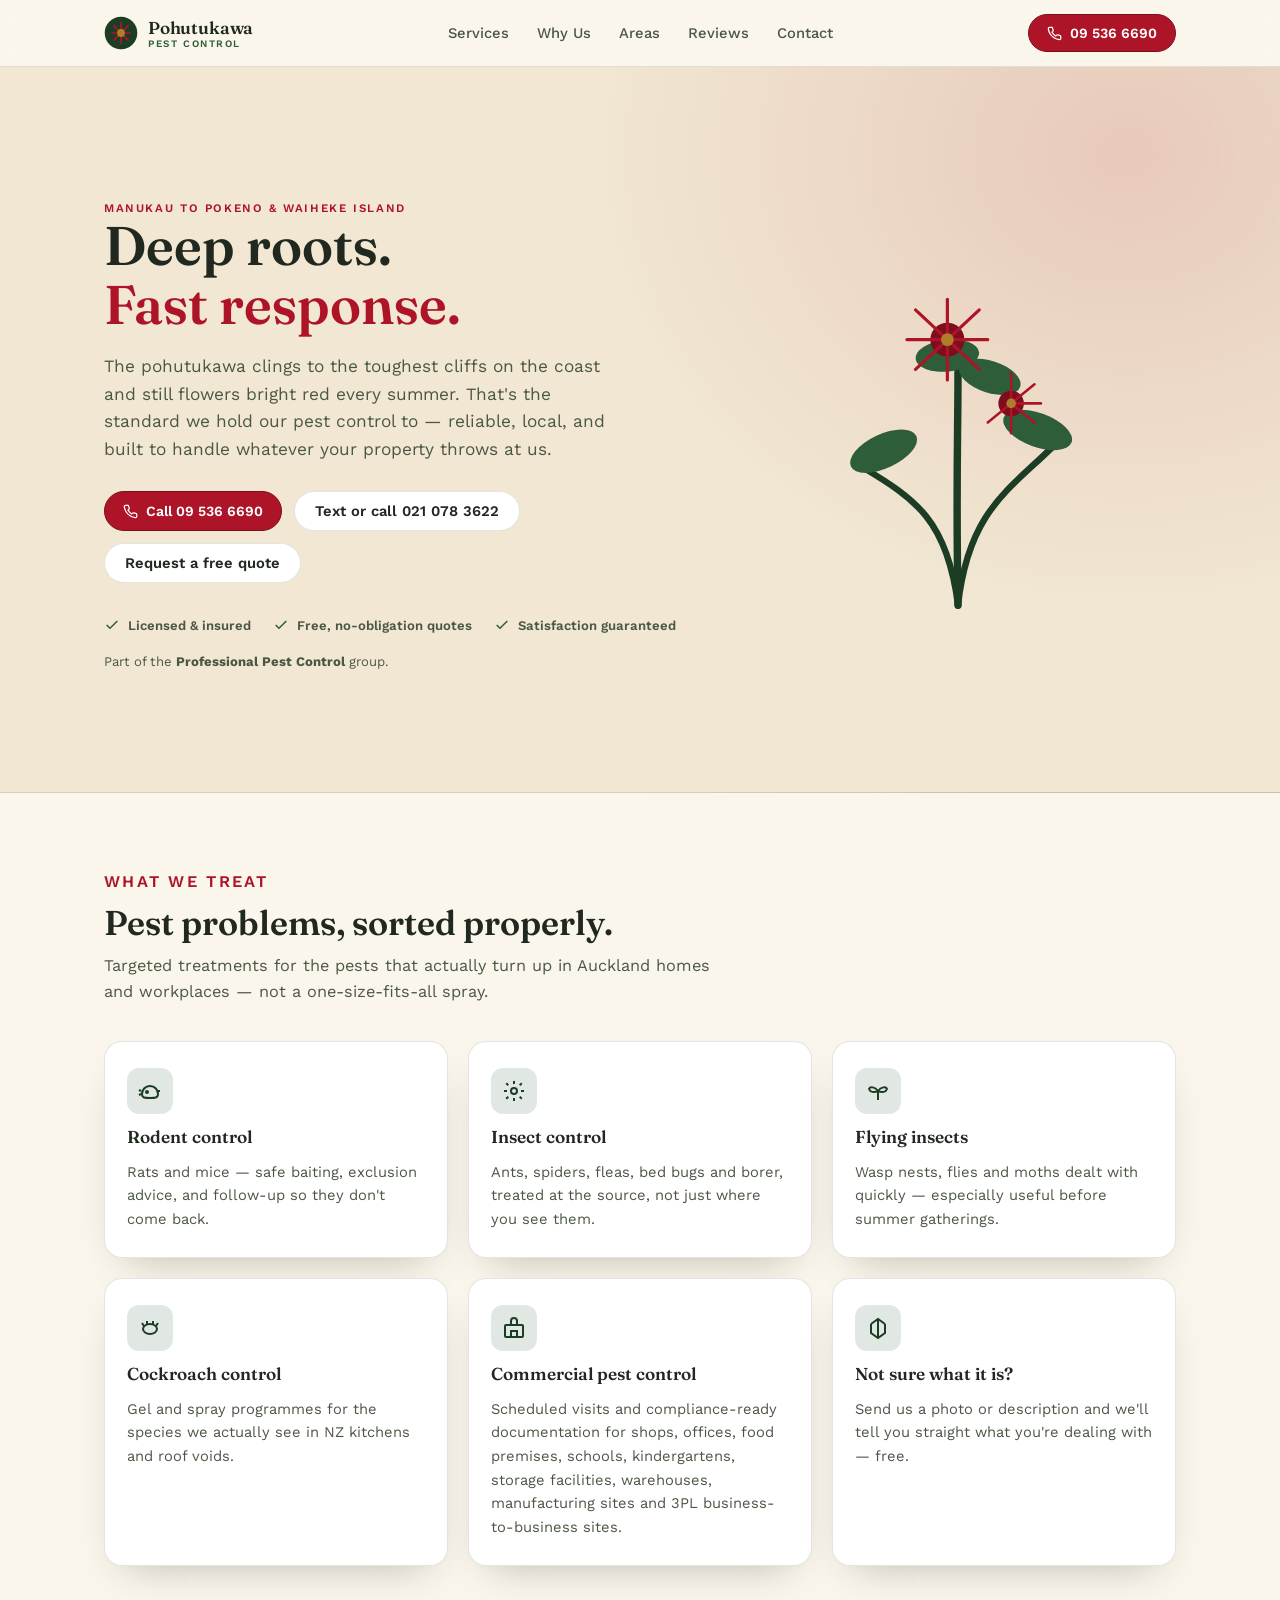
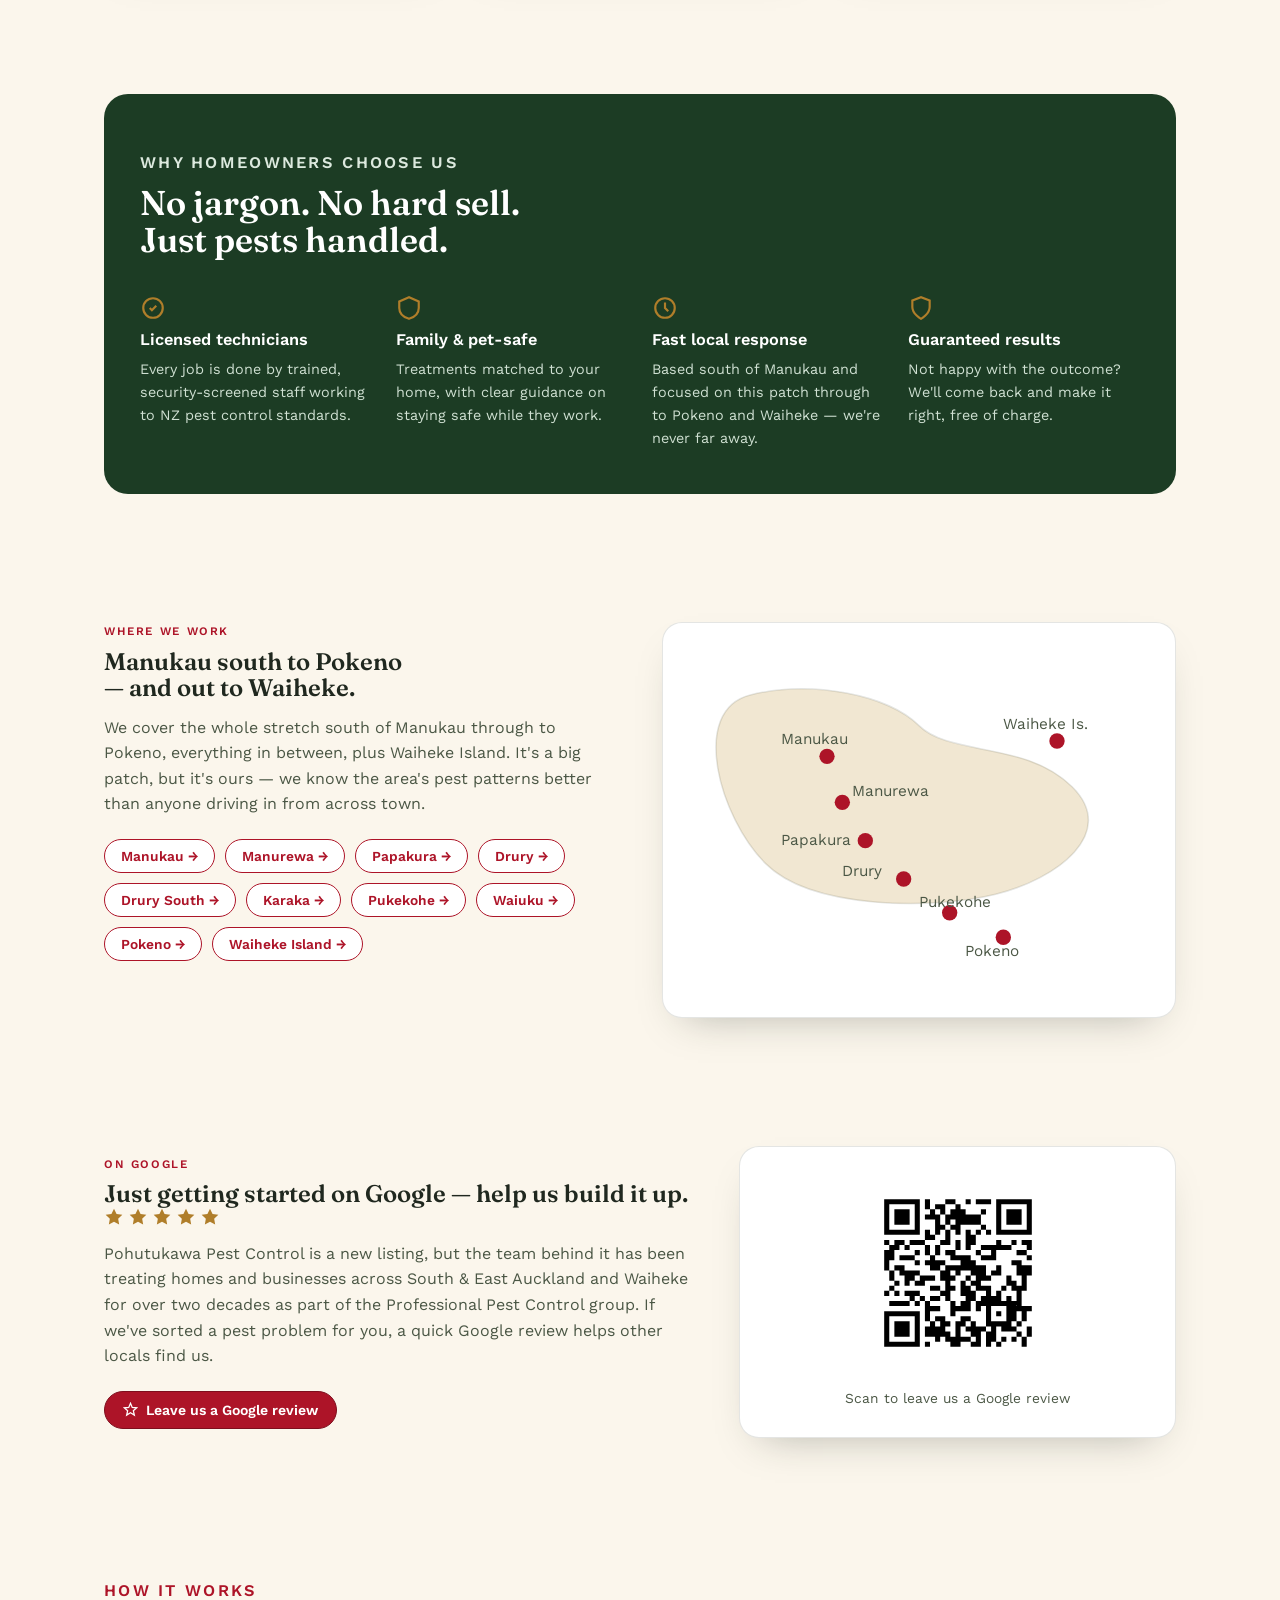
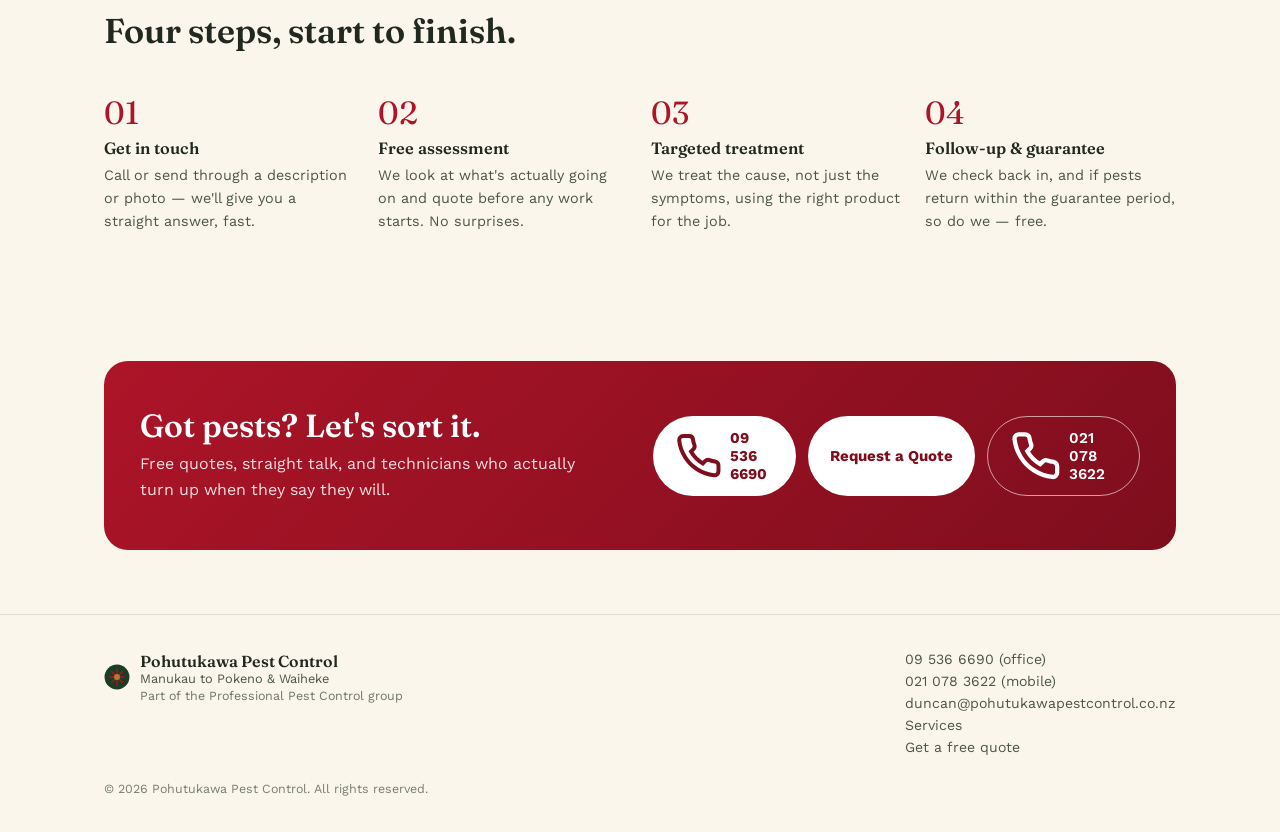
==== commit fa22a67c: "Add prominent Request a Quote button to hero and CTA band" ====
--- a/index.html
+++ b/index.html
@@ -138,7 +138,7 @@
             <svg viewBox="0 0 24 24" fill="none" stroke="currentColor" stroke-width="2"><path d="M22 16.92v3a2 2 0 0 1-2.18 2 19.79 19.79 0 0 1-8.63-3.07 19.5 19.5 0 0 1-6-6 19.79 19.79 0 0 1-3.07-8.67A2 2 0 0 1 4.11 2h3a2 2 0 0 1 2 1.72c.127.96.362 1.903.7 2.81a2 2 0 0 1-.45 2.11L8.09 9.91a16 16 0 0 0 6 6l1.27-1.27a2 2 0 0 1 2.11-.45c.907.338 1.85.573 2.81.7A2 2 0 0 1 22 16.92z"/></svg>
             Call 09 536 6690
           </a>
-          <a class="btn-ghost" href="tel:+64210783622">Text or call 021 078 3622</a>
+          <a class="btn-ghost" href="tel:+64210783622">Text or call 021 078 3622</a> <a class="btn-ghost" href="/book/">Request a free quote</a>
         </div>
         <div class="badges">
           <span class="badge"><svg viewBox="0 0 24 24" fill="none" stroke="currentColor" stroke-width="2.2"><path d="M20 6 9 17l-5-5"/></svg>Licensed &amp; insured</span>
@@ -361,7 +361,7 @@
             <svg viewBox="0 0 24 24" fill="none" stroke="currentColor" stroke-width="2"><path d="M22 16.92v3a2 2 0 0 1-2.18 2 19.79 19.79 0 0 1-8.63-3.07 19.5 19.5 0 0 1-6-6 19.79 19.79 0 0 1-3.07-8.67A2 2 0 0 1 4.11 2h3a2 2 0 0 1 2 1.72c.127.96.362 1.903.7 2.81a2 2 0 0 1-.45 2.11L8.09 9.91a16 16 0 0 0 6 6l1.27-1.27a2 2 0 0 1 2.11-.45c.907.338 1.85.573 2.81.7A2 2 0 0 1 22 16.92z"/></svg>
             09 536 6690
           </a>
-          <a class="btn-outline" href="tel:+64210783622">
+          <a class="btn-solid" href="/book/">Request a Quote</a> <a class="btn-outline" href="tel:+64210783622">
             <svg viewBox="0 0 24 24" fill="none" stroke="currentColor" stroke-width="2"><path d="M22 16.92v3a2 2 0 0 1-2.18 2 19.79 19.79 0 0 1-8.63-3.07 19.5 19.5 0 0 1-6-6 19.79 19.79 0 0 1-3.07-8.67A2 2 0 0 1 4.11 2h3a2 2 0 0 1 2 1.72c.127.96.362 1.903.7 2.81a2 2 0 0 1-.45 2.11L8.09 9.91a16 16 0 0 0 6 6l1.27-1.27a2 2 0 0 1 2.11-.45c.907.338 1.85.573 2.81.7A2 2 0 0 1 22 16.92z"/></svg>
             021 078 3622
           </a>
@@ -395,7 +395,7 @@
       <a href="tel:+64210783622">021 078 3622 (mobile)</a>
       <a href="mailto:duncan@pohutukawapestcontrol.co.nz">duncan@pohutukawapestcontrol.co.nz</a>
       <a href="#services">Services</a>
-      <a href="#contact">Get a free quote</a>
+      <a href="/book/">Get a free quote</a>
     </div>
   </div>
   <div class="wrap fine">© <span id="yr"></span> Pohutukawa Pest Control. All rights reserved.</div>
--- a/styles.css
+++ b/styles.css
@@ -278,3 +278,22 @@
   .team-card .role{font-size:0.82rem;color:var(--crimson);font-weight:600;margin-bottom:10px;}
   .team-card p{font-size:0.9rem;}
 
+  /* Booking / quote form */
+  .form-h2{font-size:1.15rem;margin-top:36px;margin-bottom:16px;}
+  .form-h2:first-of-type{margin-top:0;}
+  .form-field{margin-bottom:16px;}
+  .form-field label{display:block;font-size:0.86rem;font-weight:600;margin-bottom:6px;color:var(--ink);}
+  .form-field input,.form-field textarea{
+    width:100%;padding:13px 16px;border-radius:12px;border:1px solid var(--border);
+    background:var(--card);color:var(--ink);font-family:'Work Sans',sans-serif;font-size:0.95rem;
+  }
+  .form-field input:focus,.form-field textarea:focus{outline:2px solid var(--green);outline-offset:1px;}
+  .form-field textarea{resize:vertical;}
+  .form-note{font-size:0.86rem;margin-top:-4px;margin-bottom:24px;}
+  .form-note a{color:var(--crimson);text-decoration:none;}
+  .form-note a:hover{text-decoration:underline;}
+  .form-submit{border:none;cursor:pointer;width:100%;justify-content:center;font-size:1rem;padding:14px 22px;}
+  .form-submit:disabled{opacity:0.7;cursor:default;}
+  .form-status{margin-top:14px;font-size:0.92rem;font-weight:600;}
+  .form-status.success{color:var(--green-deep);}
+  .form-status.error{color:var(--crimson);}
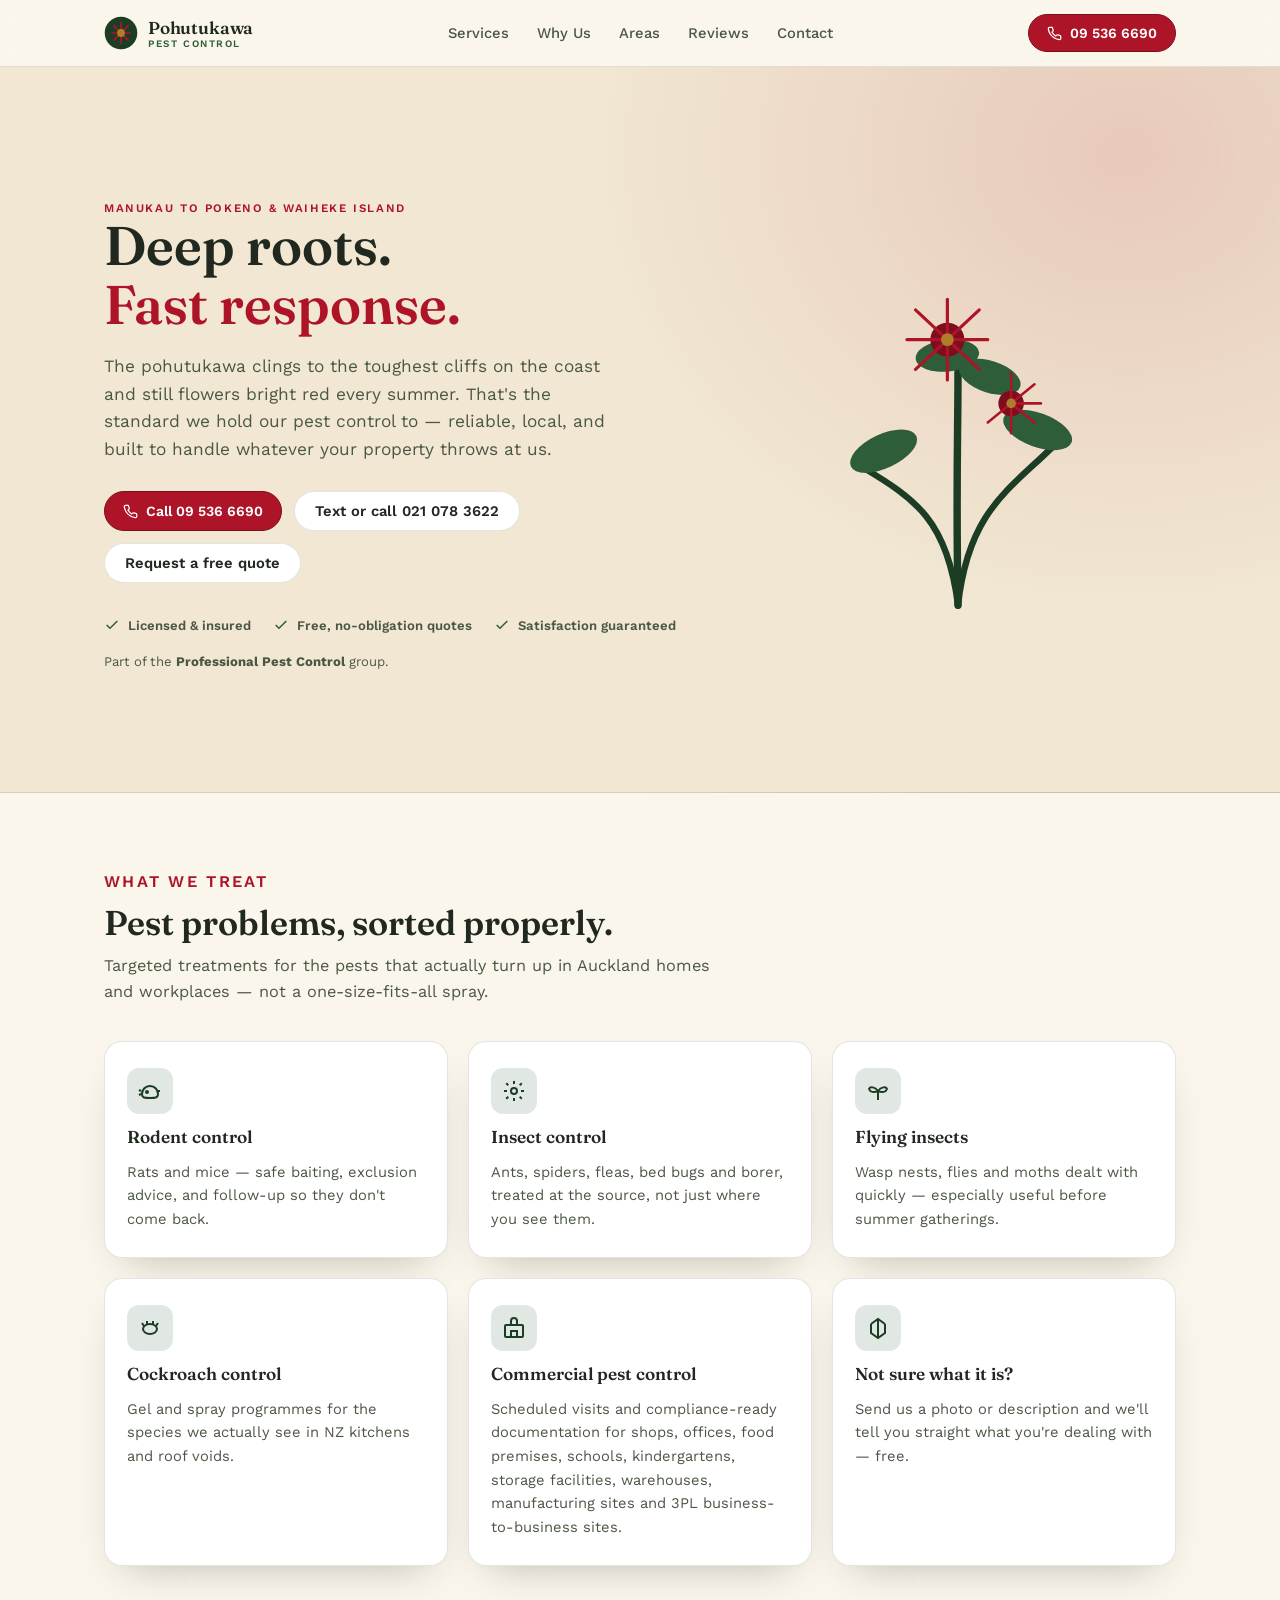
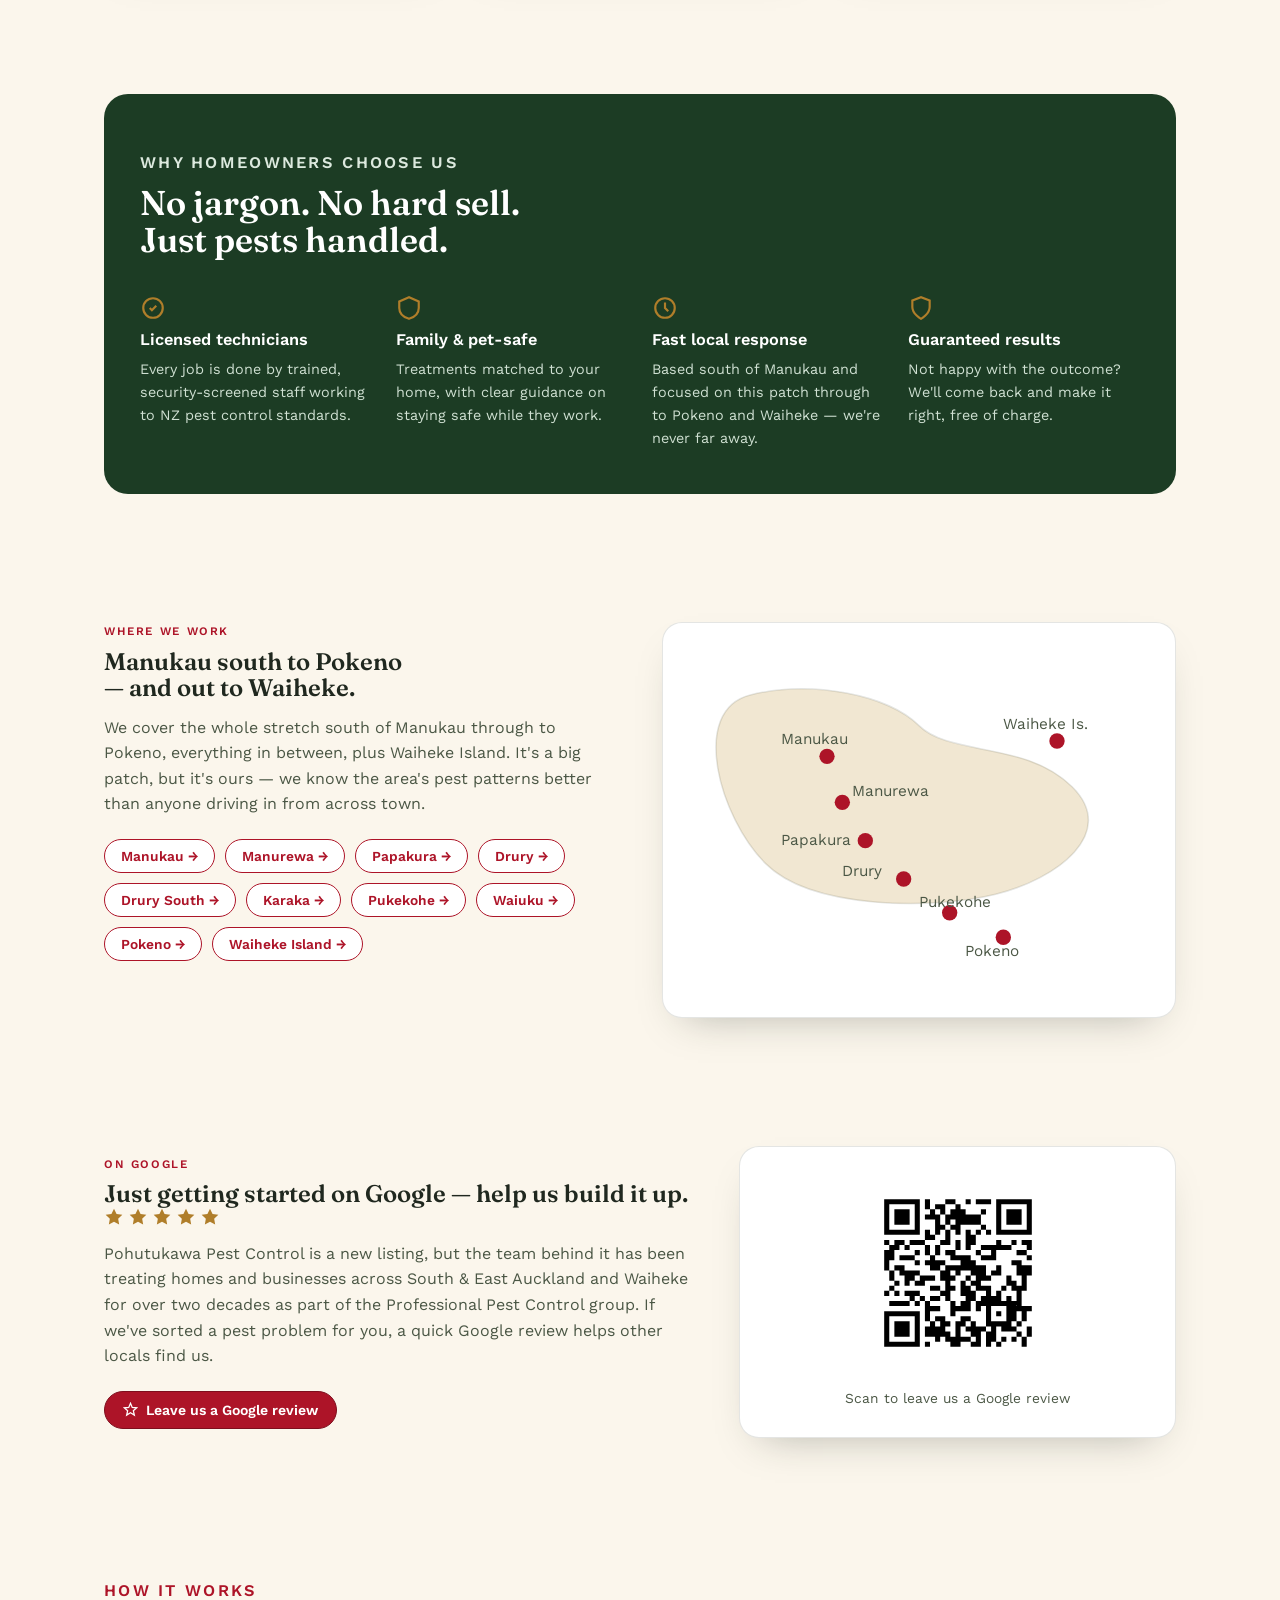
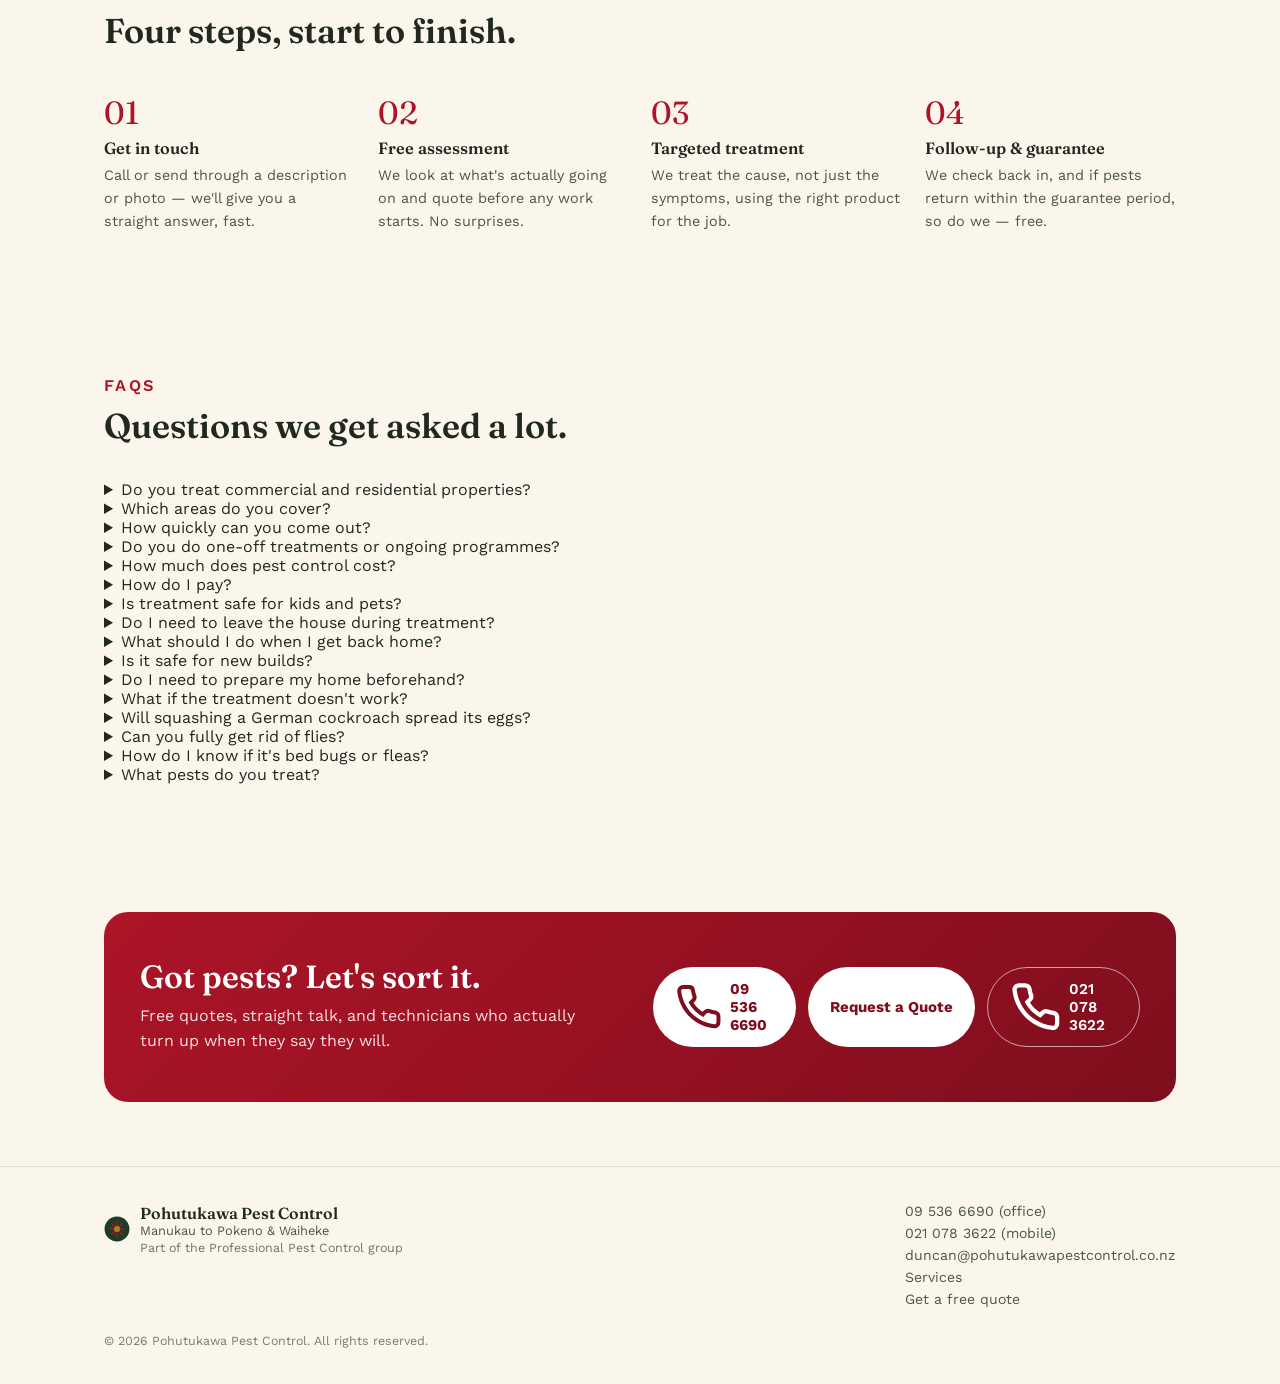
==== commit 635e8175: "Add FAQ section to homepage" ====
--- a/index.html
+++ b/index.html
@@ -349,6 +349,81 @@
     </div>
   </section>
 
+  <section id="faq">
+    <div class="wrap">
+      <div class="section-head">
+        <p class="eyebrow">FAQs</p>
+        <h2>Questions we get asked a lot.</h2>
+      </div>
+      <div class="faq-list">
+        <details class="faq-item">
+          <summary>Do you treat commercial and residential properties?</summary>
+          <p>We do both — roughly a 70/30 split between commercial and residential work.</p>
+        </details>
+        <details class="faq-item">
+          <summary>Which areas do you cover?</summary>
+          <p>Manukau to Pokeno and Waiheke Island, plus everywhere in between.</p>
+        </details>
+        <details class="faq-item">
+          <summary>How quickly can you come out?</summary>
+          <p>Depends on the job. We triage a bit like a hospital — if it's urgent, we'll aim to be with you within 24 hours or sooner. For scheduled work like spraying for spiders, bush cockroaches or crickets, we'll book you in at a time that suits you and your family.</p>
+        </details>
+        <details class="faq-item">
+          <summary>Do you do one-off treatments or ongoing programmes?</summary>
+          <p>Both. Residential is usually a single visit with prevention advice; commercial sites often suit a scheduled programme — monthly or quarterly.</p>
+        </details>
+        <details class="faq-item">
+          <summary>How much does pest control cost?</summary>
+          <p>Depends on the pest, the size of the property, and whether it's one-off or ongoing — that's why we give you a firm, free, no-obligation quote before any work starts.</p>
+        </details>
+        <details class="faq-item">
+          <summary>How do I pay?</summary>
+          <p>Cash, bank transfer, or most cards. We're also working on adding Afterpay.</p>
+        </details>
+        <details class="faq-item">
+          <summary>Is treatment safe for kids and pets?</summary>
+          <p>Yes — all products are EPA-approved and applied to label specifications. Family and pet safety comes first. As a policy, we won't carry out internal spraying if there's an ongoing or suspected pregnancy in the home, or a child under 6 months old. Pest control chemicals are also toxic to fish, so let us know if you have an indoor fish tank or outdoor pond and we'll plan our treatment around it.</p>
+        </details>
+        <details class="faq-item">
+          <summary>Do I need to leave the house during treatment?</summary>
+          <p>Depends on the treatment. Internal spraying means clearing the area for a minimum of four hours. German cockroach bait/gel and rodent treatments don't require you to leave.</p>
+        </details>
+        <details class="faq-item">
+          <summary>What should I do when I get back home?</summary>
+          <p>Ventilate — open doors and windows — for at least 15 minutes, and wipe down benchtops and any surfaces used for food prep.</p>
+        </details>
+        <details class="faq-item">
+          <summary>Is it safe for new builds?</summary>
+          <p>Yes — our products are tested for all home surfaces, and we're fully insured for extra peace of mind.</p>
+        </details>
+        <details class="faq-item">
+          <summary>Do I need to prepare my home beforehand?</summary>
+          <p>It varies by treatment. We'll email you specific prep instructions ahead of the visit, and check everything's ready on the day.</p>
+        </details>
+        <details class="faq-item">
+          <summary>What if the treatment doesn't work?</summary>
+          <p>Then we've done something wrong, and we'll fix it. We don't hand out empty guarantees just to tick a box — we can't control everything that happens in someone's home — but if you're a customer of ours, we'll look after you. That's our promise.</p>
+        </details>
+        <details class="faq-item">
+          <summary>Will squashing a German cockroach spread its eggs?</summary>
+          <p>No — if it was carrying an egg case, the eggs are destroyed along with it. That said, we'd rather you didn't squash them — we rely on them carrying the treatment back through the colony via contact or droppings.</p>
+        </details>
+        <details class="faq-item">
+          <summary>Can you fully get rid of flies?</summary>
+          <p>Fly treatments significantly reduce numbers, but they work best alongside good hygiene on site — it's control, not 100% eradication.</p>
+        </details>
+        <details class="faq-item">
+          <summary>How do I know if it's bed bugs or fleas?</summary>
+          <p>We'll ask a few diagnostic questions over the phone, and can do a proper inspection on site to confirm before treating.</p>
+        </details>
+        <details class="faq-item">
+          <summary>What pests do you treat?</summary>
+          <p>Rats, mice, cockroaches, ants, spiders, wasps, fleas, silverfish, bed bugs, possums, birds and more.</p>
+        </details>
+      </div>
+    </div>
+  </section>
+
   <section id="contact">
     <div class="wrap">
       <div class="cta-band">
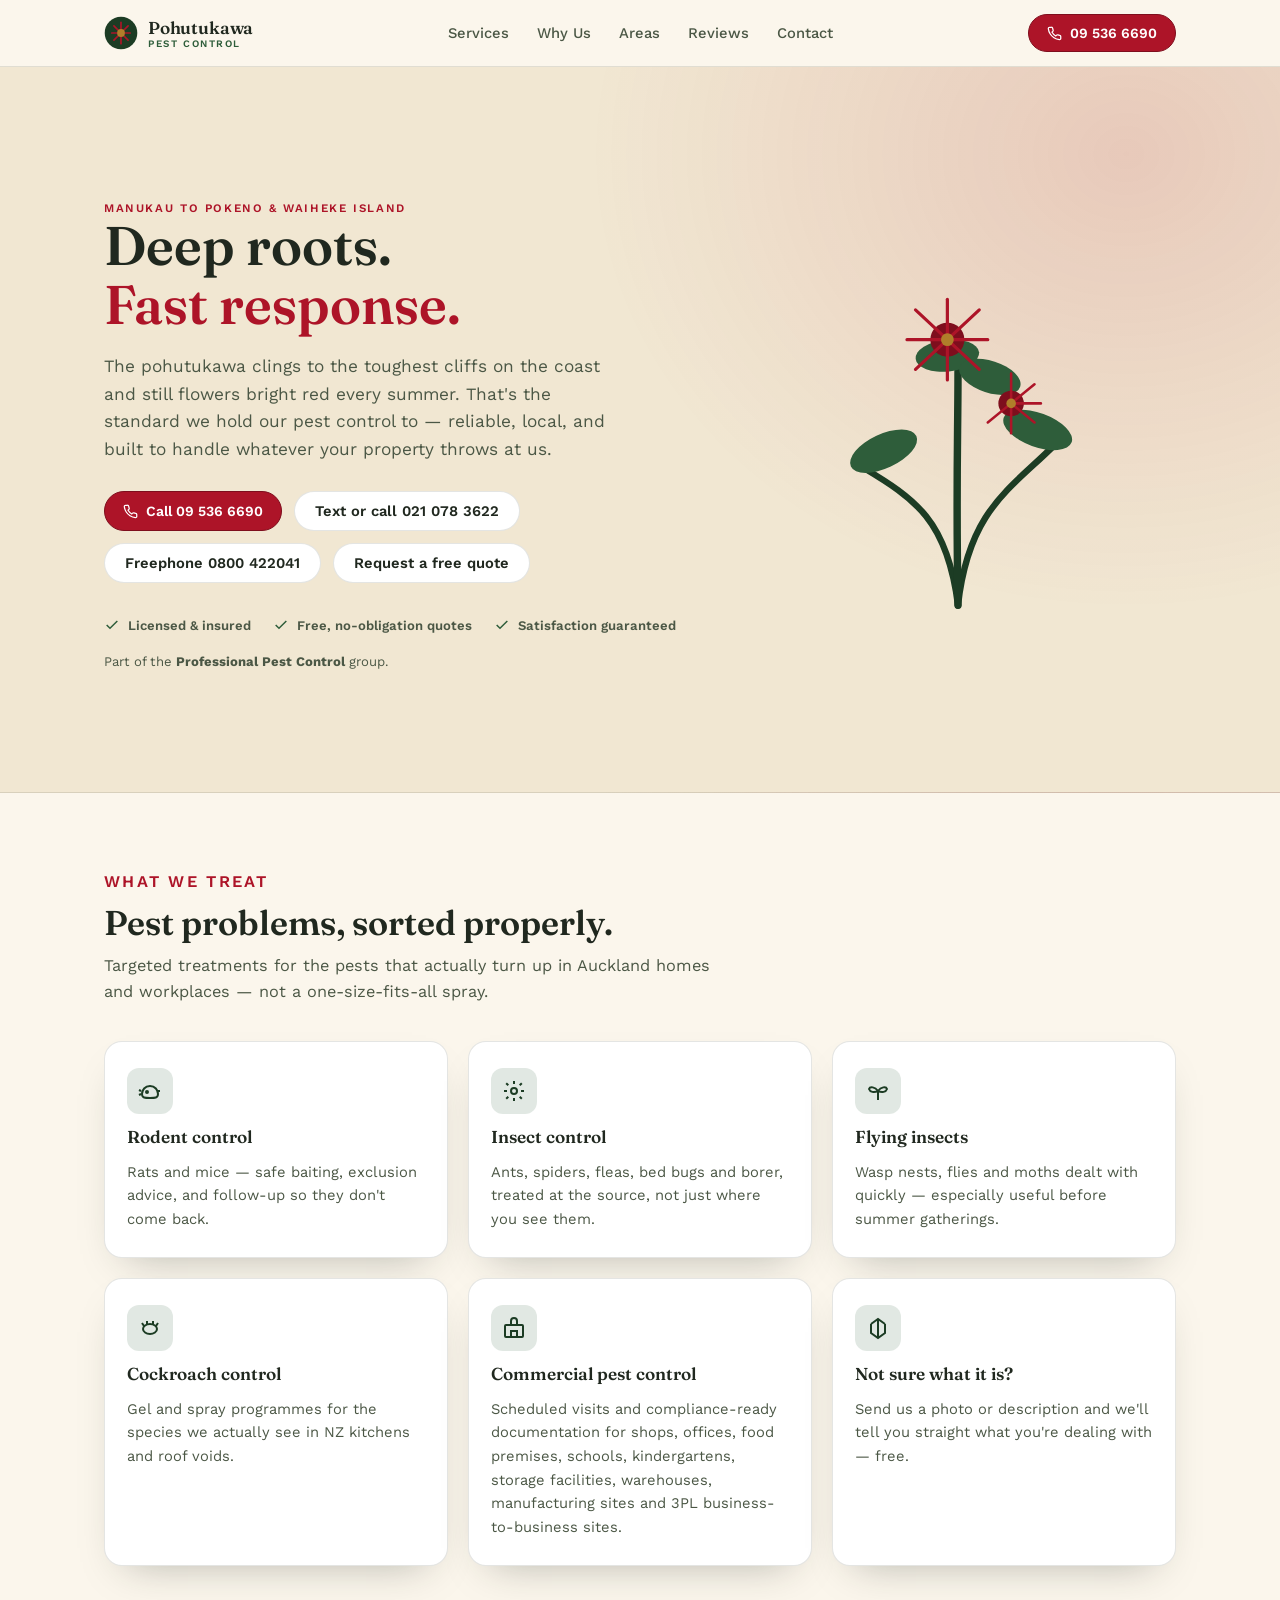
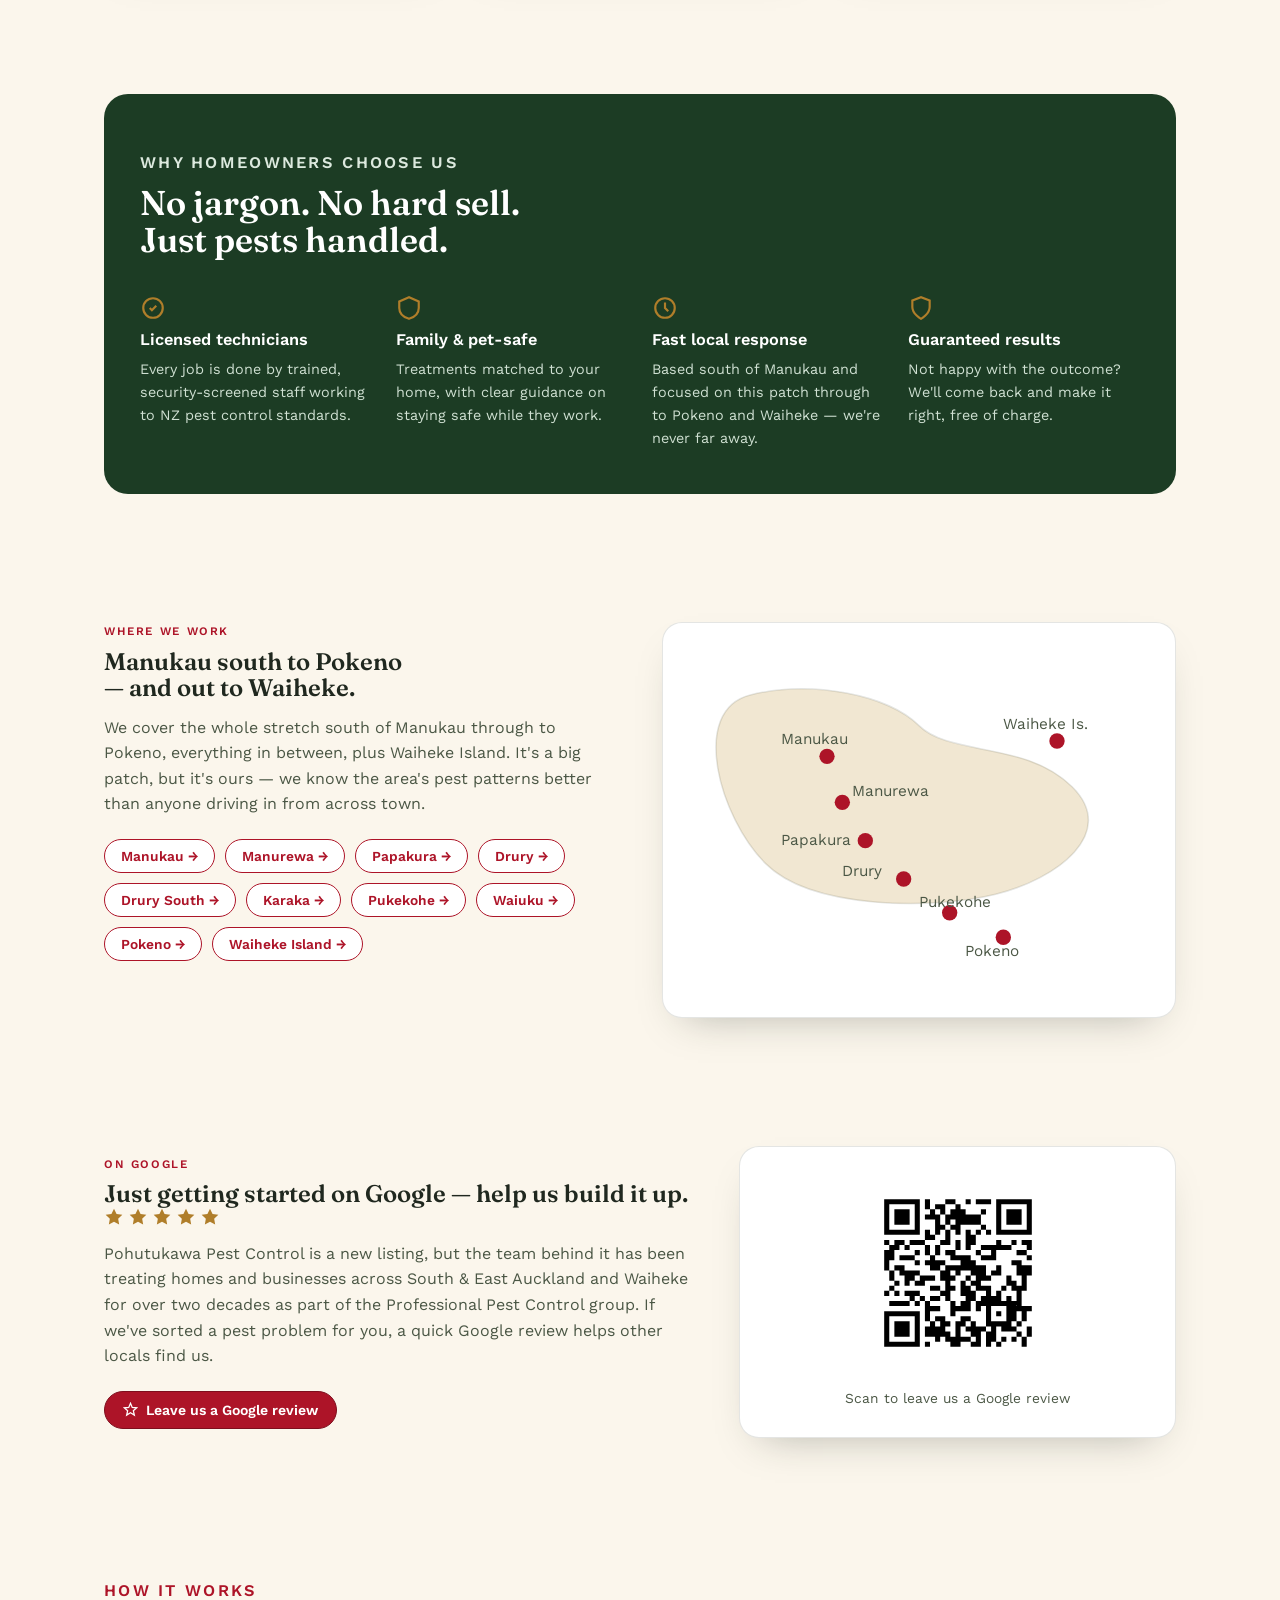
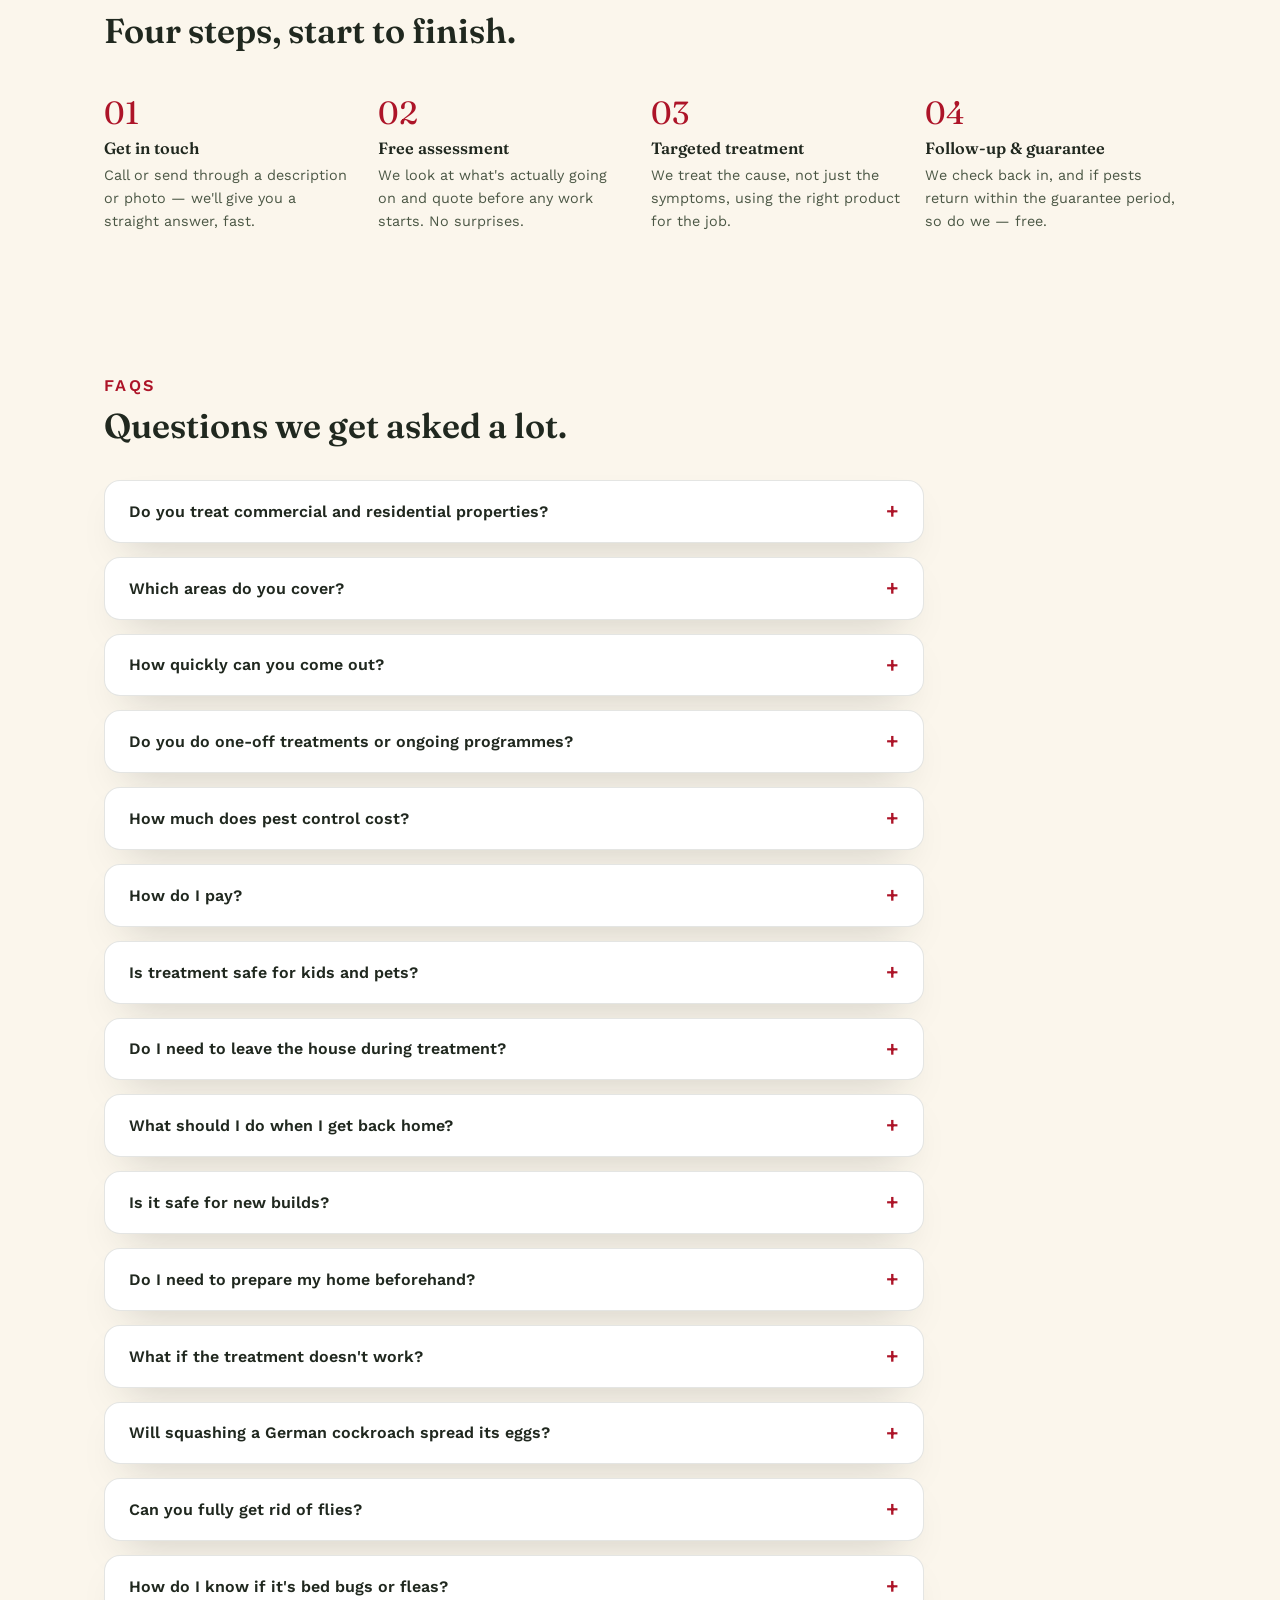
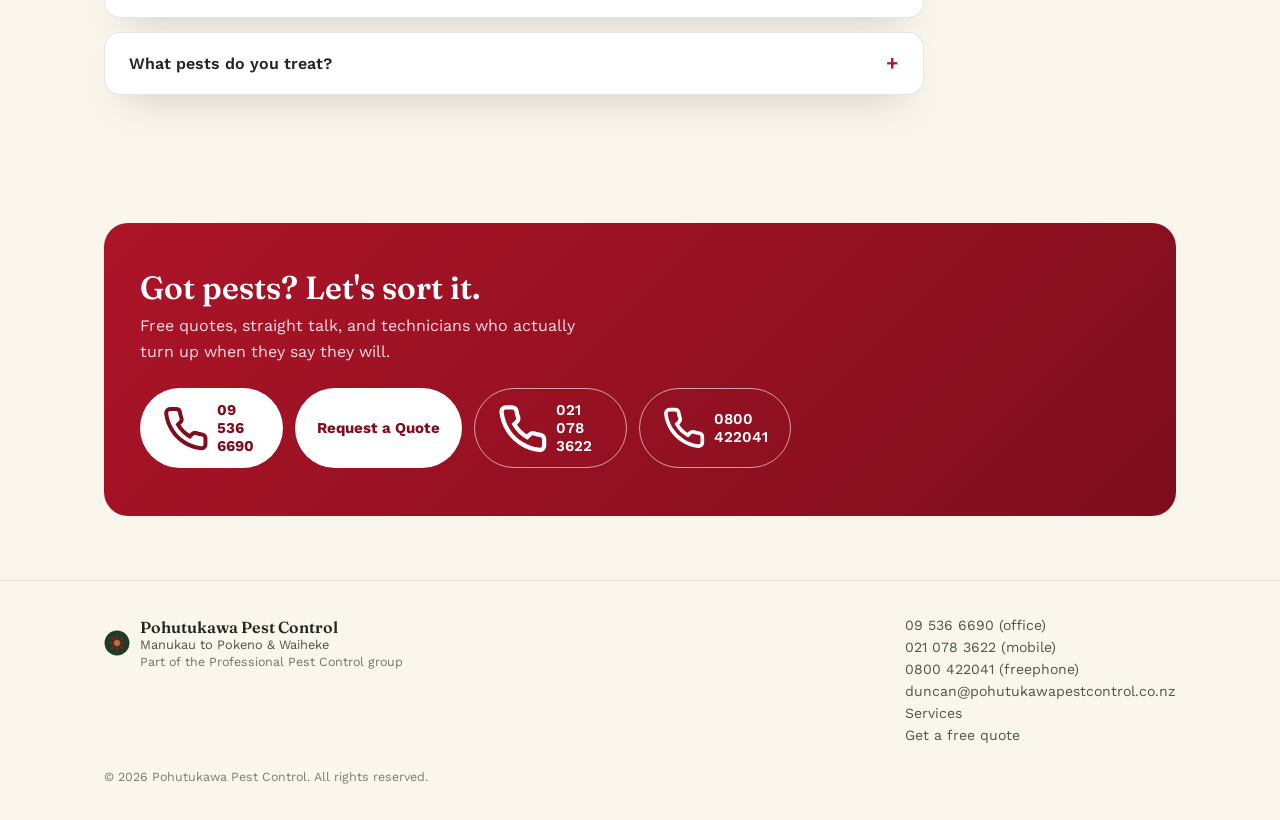
==== commit ab0b642e: "Add files via upload" ====
--- a/index.html
+++ b/index.html
@@ -12,13 +12,13 @@
 <meta charset="UTF-8">
 <meta name="viewport" content="width=device-width, initial-scale=1">
 <title>Pest Control Manukau to Pokeno &amp; Waiheke | Pohutukawa Pest Control</title>
-<meta name="description" content="Licensed, local pest control from Manukau south to Pokeno, including Waiheke Island. Rodents, insects, cockroaches, wasps &amp; commercial pest control. Part of the Professional Pest Control group. Call 09 536 6690.">
+<meta name="description" content="Licensed, local pest control from Manukau south to Pokeno, including Waiheke Island. Rodents, insects, cockroaches, wasps &amp; commercial pest control. Part of the Professional Pest Control group. Call 0800 422041 or 09 536 6690.">
 <link rel="canonical" href="https://pohutukawapestcontrol.co.nz/">
 
 <meta property="og:type" content="website">
 <meta property="og:site_name" content="Pohutukawa Pest Control">
 <meta property="og:title" content="Pest Control Manukau to Pokeno &amp; Waiheke | Pohutukawa Pest Control">
-<meta property="og:description" content="Licensed, local pest control from Manukau south to Pokeno, including Waiheke Island. Part of the Professional Pest Control group. Call 09 536 6690.">
+<meta property="og:description" content="Licensed, local pest control from Manukau south to Pokeno, including Waiheke Island. Part of the Professional Pest Control group. Call 0800 422041 or 09 536 6690.">
 <meta property="og:url" content="https://pohutukawapestcontrol.co.nz/">
 <meta property="og:image" content="https://pohutukawapestcontrol.co.nz/og-image.png">
 <meta property="og:image:width" content="1200">
@@ -138,7 +138,7 @@
             <svg viewBox="0 0 24 24" fill="none" stroke="currentColor" stroke-width="2"><path d="M22 16.92v3a2 2 0 0 1-2.18 2 19.79 19.79 0 0 1-8.63-3.07 19.5 19.5 0 0 1-6-6 19.79 19.79 0 0 1-3.07-8.67A2 2 0 0 1 4.11 2h3a2 2 0 0 1 2 1.72c.127.96.362 1.903.7 2.81a2 2 0 0 1-.45 2.11L8.09 9.91a16 16 0 0 0 6 6l1.27-1.27a2 2 0 0 1 2.11-.45c.907.338 1.85.573 2.81.7A2 2 0 0 1 22 16.92z"/></svg>
             Call 09 536 6690
           </a>
-          <a class="btn-ghost" href="tel:+64210783622">Text or call 021 078 3622</a> <a class="btn-ghost" href="/book/">Request a free quote</a>
+          <a class="btn-ghost" href="tel:+64210783622">Text or call 021 078 3622</a> <a class="btn-ghost" href="tel:+64800422041">Freephone 0800 422041</a> <a class="btn-ghost" href="/book/">Request a free quote</a>
         </div>
         <div class="badges">
           <span class="badge"><svg viewBox="0 0 24 24" fill="none" stroke="currentColor" stroke-width="2.2"><path d="M20 6 9 17l-5-5"/></svg>Licensed &amp; insured</span>
@@ -440,6 +440,10 @@
             <svg viewBox="0 0 24 24" fill="none" stroke="currentColor" stroke-width="2"><path d="M22 16.92v3a2 2 0 0 1-2.18 2 19.79 19.79 0 0 1-8.63-3.07 19.5 19.5 0 0 1-6-6 19.79 19.79 0 0 1-3.07-8.67A2 2 0 0 1 4.11 2h3a2 2 0 0 1 2 1.72c.127.96.362 1.903.7 2.81a2 2 0 0 1-.45 2.11L8.09 9.91a16 16 0 0 0 6 6l1.27-1.27a2 2 0 0 1 2.11-.45c.907.338 1.85.573 2.81.7A2 2 0 0 1 22 16.92z"/></svg>
             021 078 3622
           </a>
+          <a class="btn-outline" href="tel:+64800422041">
+            <svg viewBox="0 0 24 24" fill="none" stroke="currentColor" stroke-width="2"><path d="M22 16.92v3a2 2 0 0 1-2.18 2 19.79 19.79 0 0 1-8.63-3.07 19.5 19.5 0 0 1-6-6 19.79 19.79 0 0 1-3.07-8.67A2 2 0 0 1 4.11 2h3a2 2 0 0 1 2 1.72c.127.96.362 1.903.7 2.81a2 2 0 0 1-.45 2.11L8.09 9.91a16 16 0 0 0 6 6l1.27-1.27a2 2 0 0 1 2.11-.45c.907.338 1.85.573 2.81.7A2 2 0 0 1 22 16.92z"/></svg>
+            0800 422041
+          </a>
         </div>
       </div>
     </div>
@@ -468,6 +472,7 @@
     <div class="foot-links">
       <a href="tel:+6495366690">09 536 6690 (office)</a>
       <a href="tel:+64210783622">021 078 3622 (mobile)</a>
+      <a href="tel:+64800422041">0800 422041 (freephone)</a>
       <a href="mailto:duncan@pohutukawapestcontrol.co.nz">duncan@pohutukawapestcontrol.co.nz</a>
       <a href="#services">Services</a>
       <a href="/book/">Get a free quote</a>
--- a/styles.css
+++ b/styles.css
@@ -297,3 +297,20 @@
   .form-status{margin-top:14px;font-size:0.92rem;font-weight:600;}
   .form-status.success{color:var(--green-deep);}
   .form-status.error{color:var(--crimson);}
+  /* FAQ */
+  .faq-list{display:flex;flex-direction:column;gap:14px;max-width:820px;}
+  .faq-item{
+    background:var(--card);border:1px solid var(--border);border-radius:16px;
+    padding:20px 24px;box-shadow:var(--shadow);
+  }
+  .faq-item summary{
+    cursor:pointer;font-weight:600;font-size:1rem;color:var(--ink);
+    list-style:none;display:flex;align-items:center;justify-content:space-between;gap:16px;
+  }
+  .faq-item summary::-webkit-details-marker{display:none;}
+  .faq-item summary::after{
+    content:"+";font-size:1.3rem;color:var(--crimson);flex:none;line-height:1;
+    transition:transform .15s ease;
+  }
+  .faq-item[open] summary::after{transform:rotate(45deg);}
+  .faq-item p{margin-top:14px;font-size:0.94rem;}
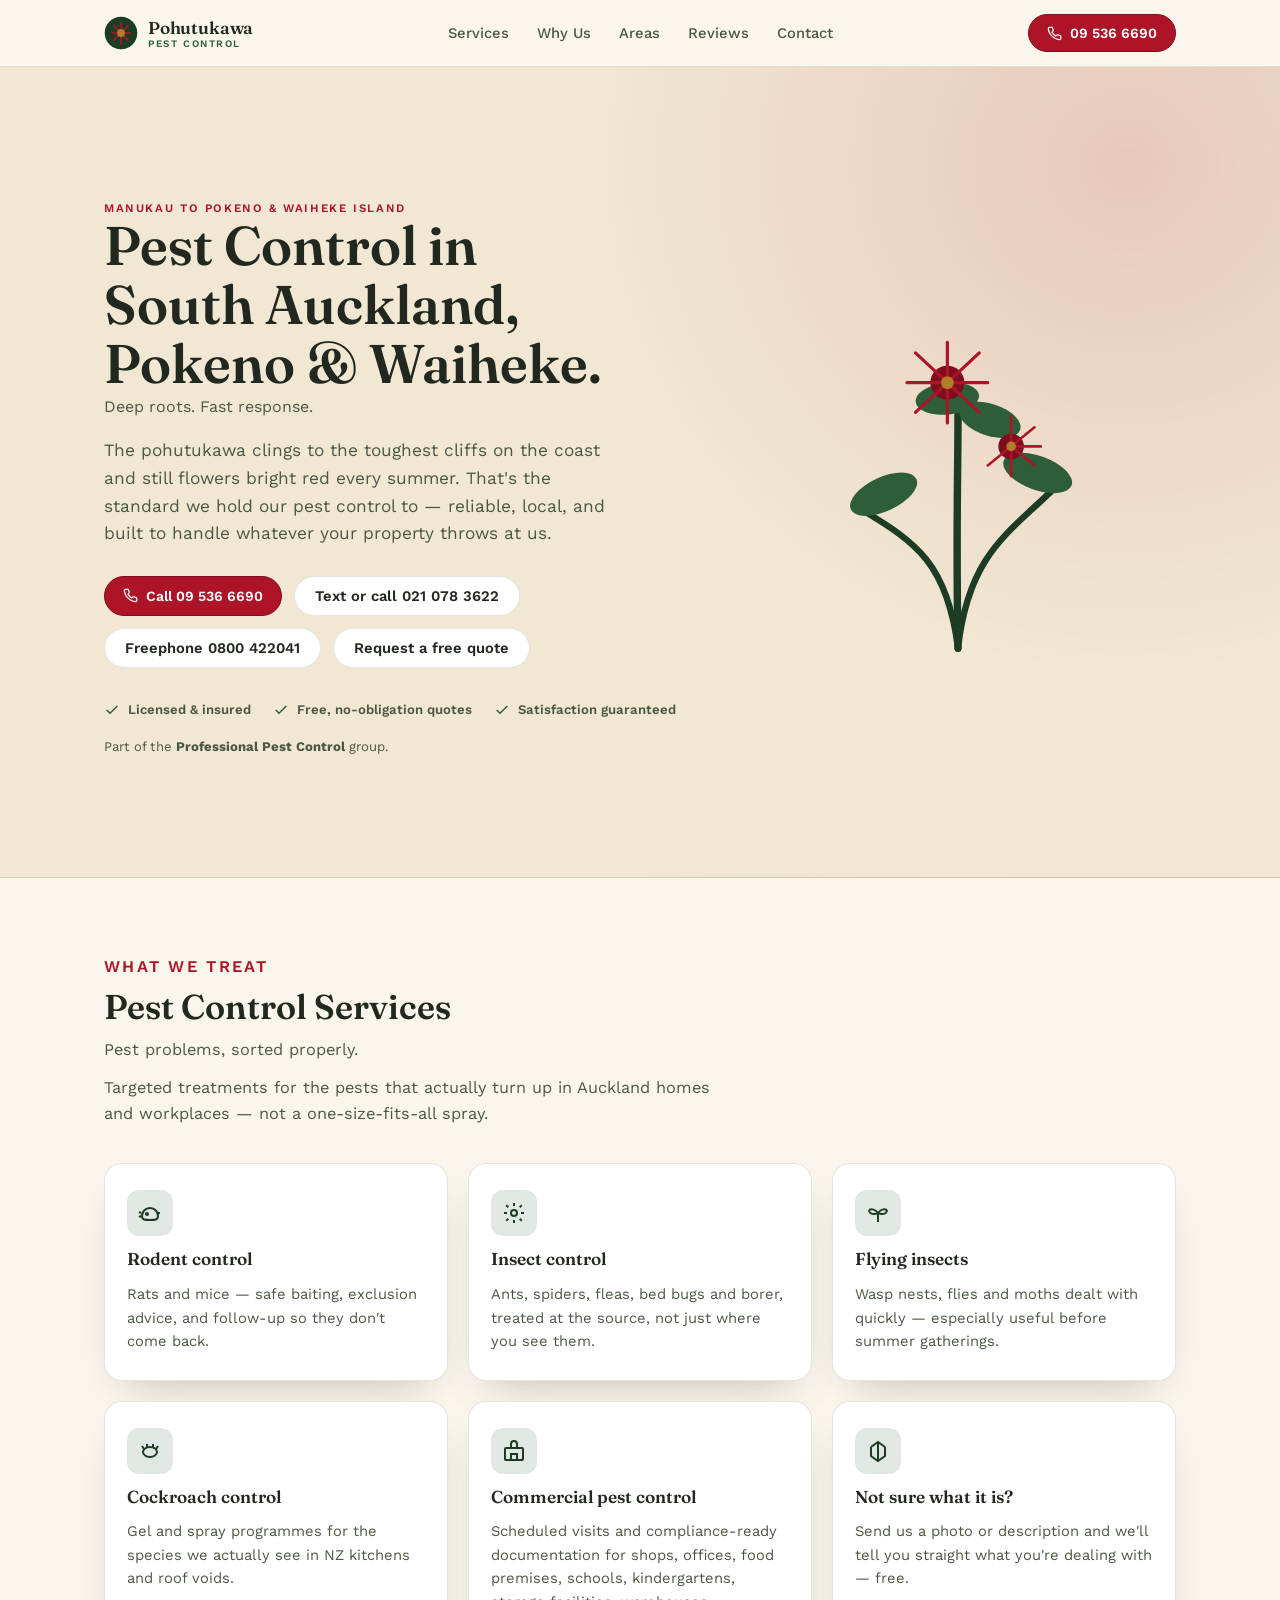
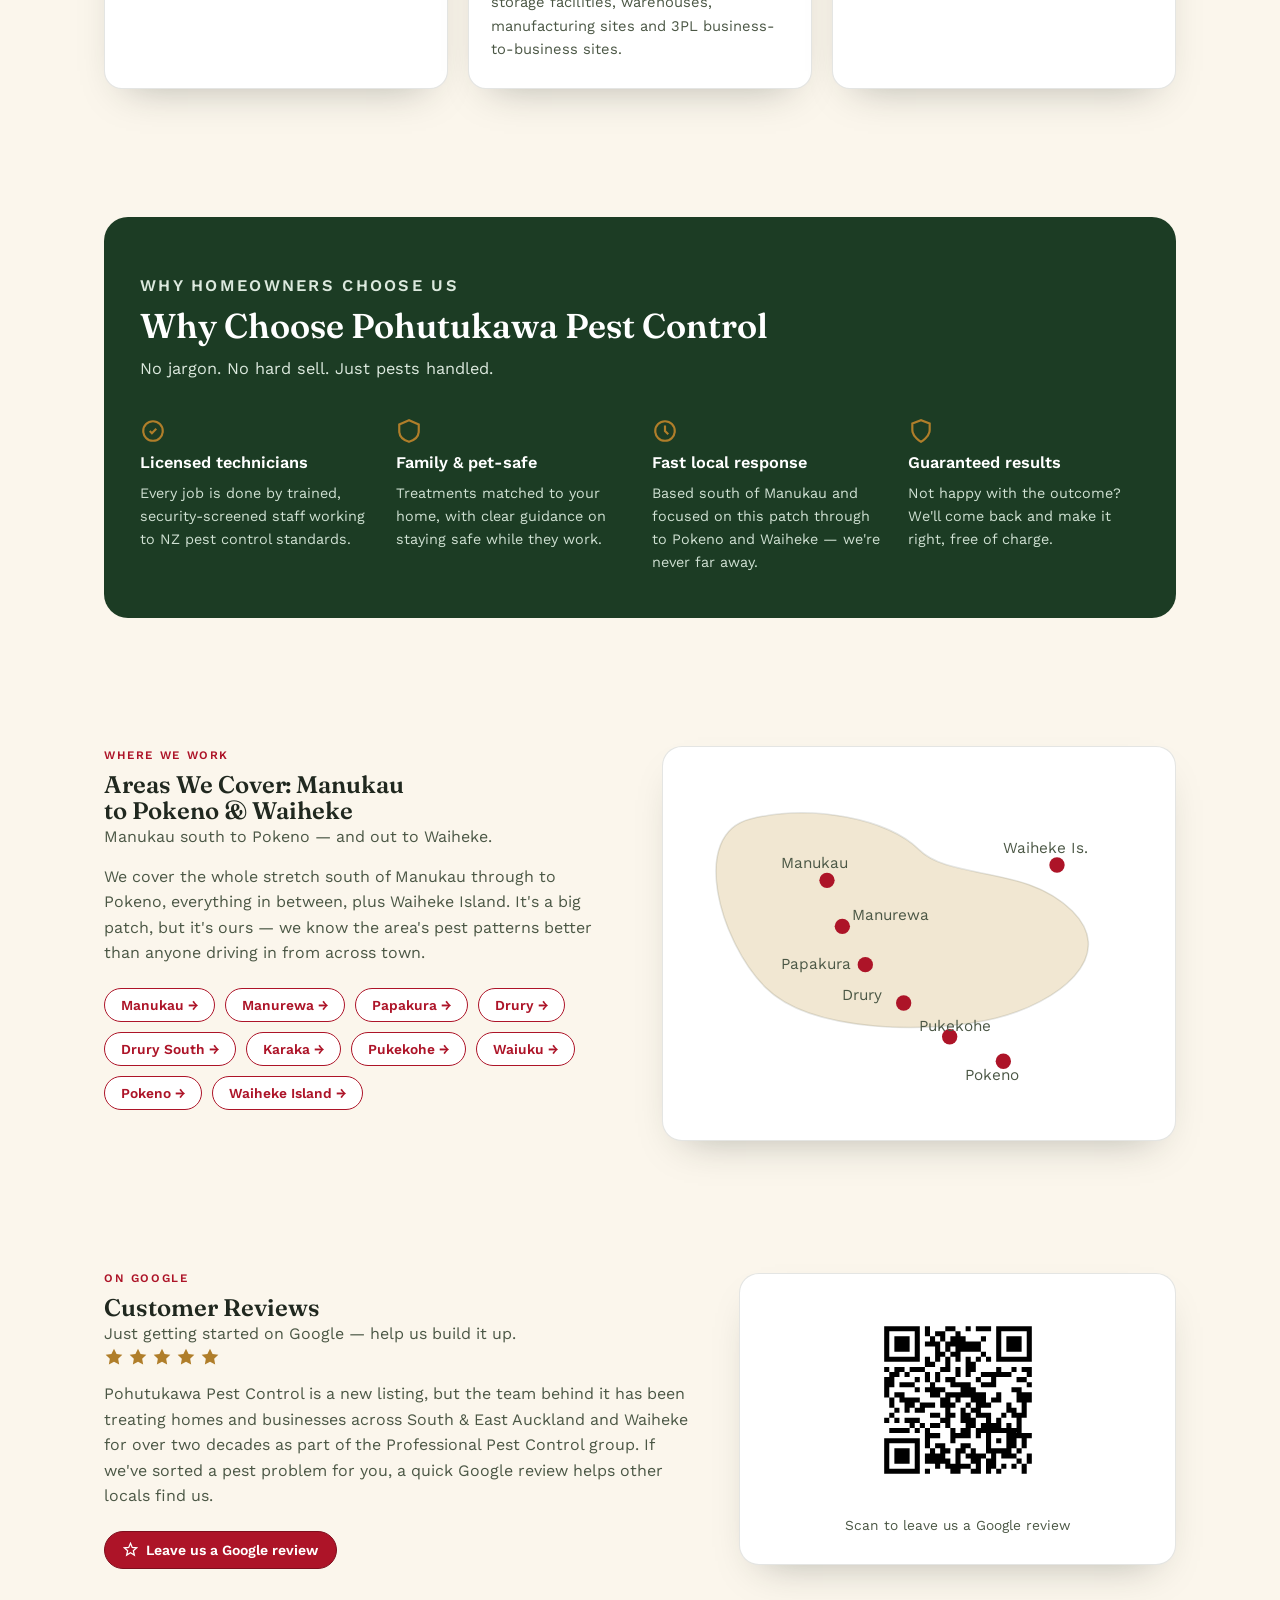
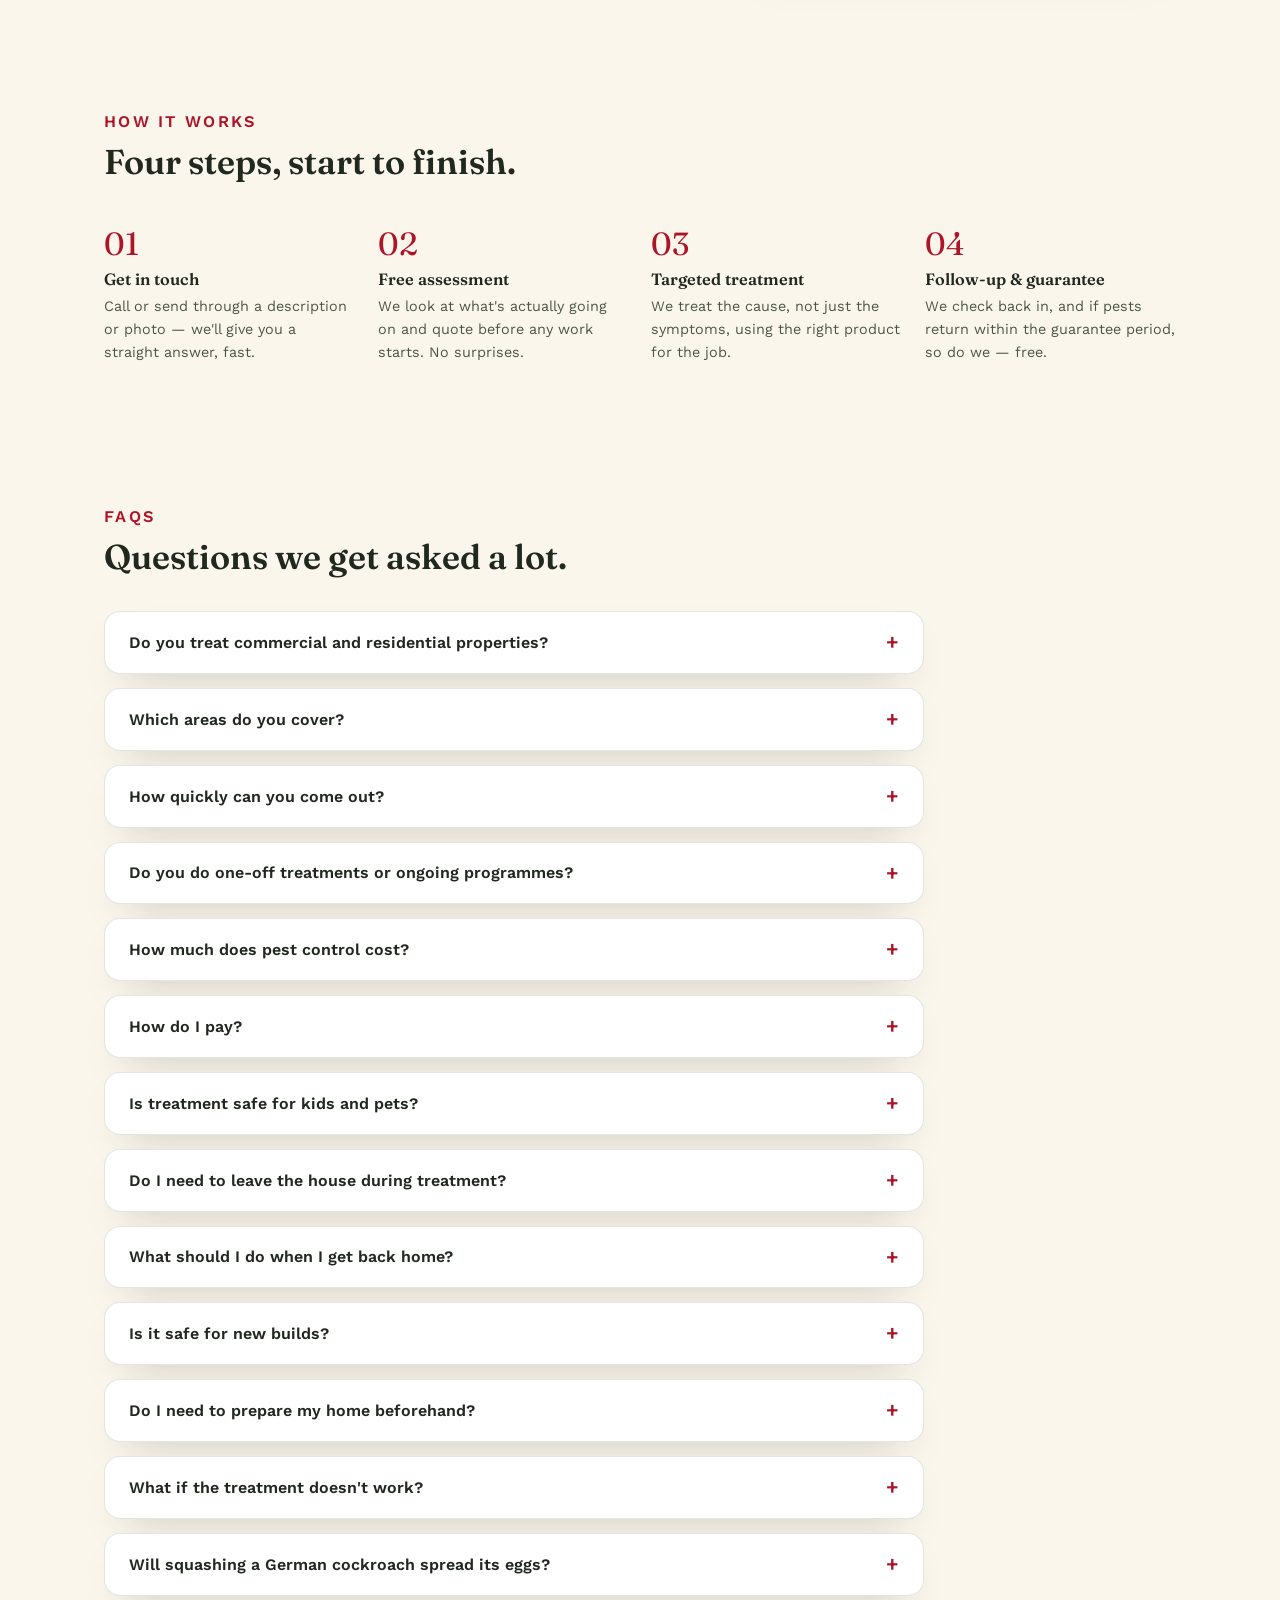
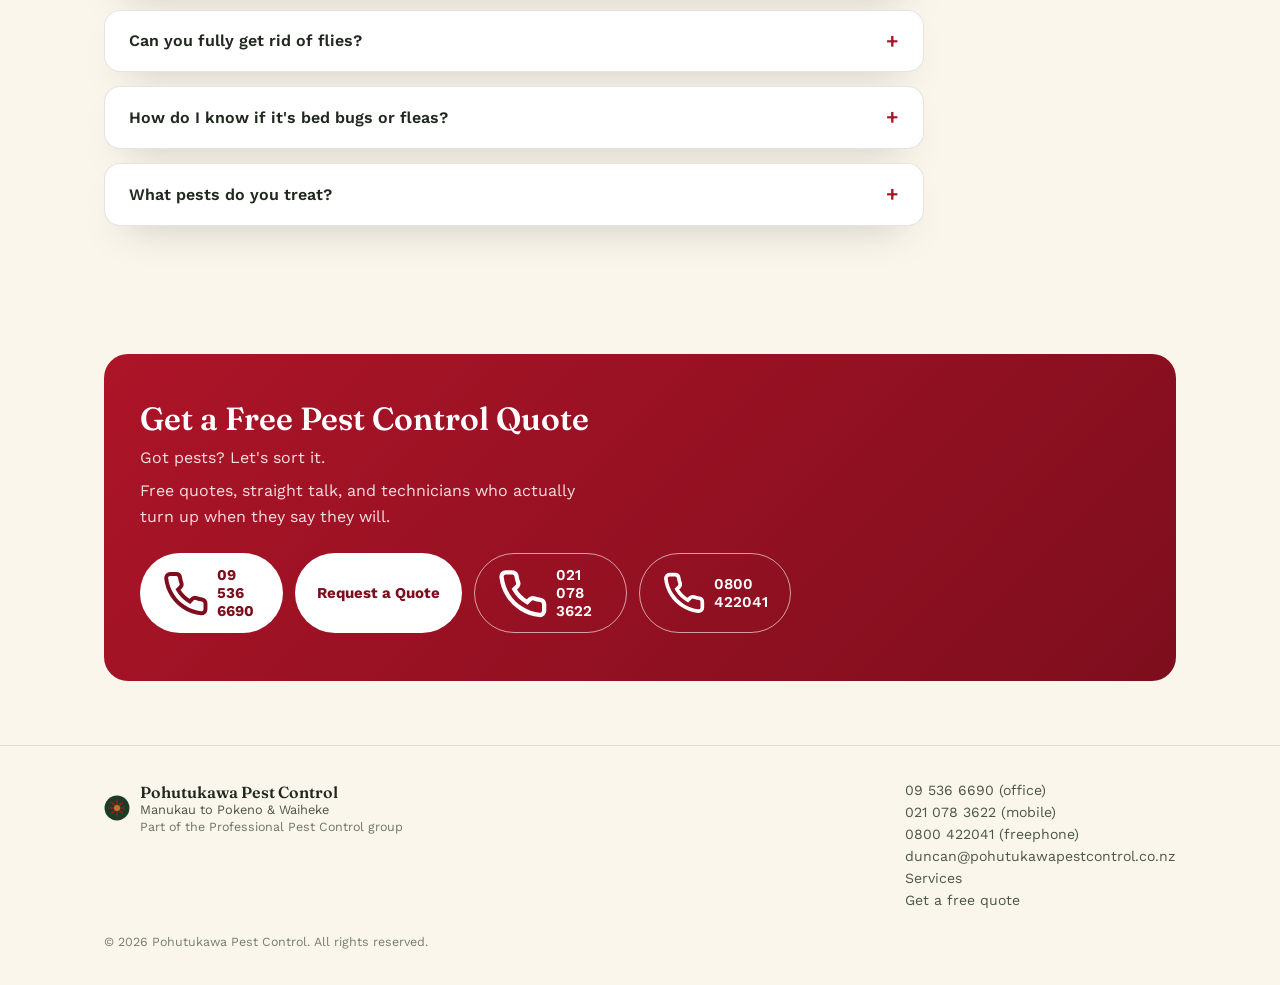
==== commit a3e8d642: "Complete SEO update: hero H1 and all section headings" ====
--- a/index.html
+++ b/index.html
@@ -1,6 +1,6 @@
 <!doctype html>
 <html lang="en-NZ">
-<head>
+<head
 <!-- Google tag (gtag.js) -->
 <script async src="https://www.googletagmanager.com/gtag/js?id=G-YW7M40ZTFR"></script>
 <script>
@@ -11,22 +11,22 @@
 </script>
 <meta charset="UTF-8">
 <meta name="viewport" content="width=device-width, initial-scale=1">
-<title>Pest Control Manukau to Pokeno &amp; Waiheke | Pohutukawa Pest Control</title>
-<meta name="description" content="Licensed, local pest control from Manukau south to Pokeno, including Waiheke Island. Rodents, insects, cockroaches, wasps &amp; commercial pest control. Part of the Professional Pest Control group. Call 0800 422041 or 09 536 6690.">
+<title>Pest Control South Auckland &amp; Waiheke | Pohutukawa</title>
+<meta name="description" content="Local pest control for Manukau, Papakura, Pukekohe, Drury, Pokeno &amp; Waiheke. Rats, wasps, ants, cockroaches &amp; more. Request a free quote today.">
 <link rel="canonical" href="https://pohutukawapestcontrol.co.nz/">
 
 <meta property="og:type" content="website">
 <meta property="og:site_name" content="Pohutukawa Pest Control">
-<meta property="og:title" content="Pest Control Manukau to Pokeno &amp; Waiheke | Pohutukawa Pest Control">
-<meta property="og:description" content="Licensed, local pest control from Manukau south to Pokeno, including Waiheke Island. Part of the Professional Pest Control group. Call 0800 422041 or 09 536 6690.">
+<meta property="og:title" content="Pest Control South Auckland &amp; Waiheke | Pohutukawa">
+<meta property="og:description" content="Local pest control for Manukau, Papakura, Pukekohe, Drury, Pokeno &amp; Waiheke. Rats, wasps, ants, cockroaches &amp; more. Request a free quote today.">
 <meta property="og:url" content="https://pohutukawapestcontrol.co.nz/">
 <meta property="og:image" content="https://pohutukawapestcontrol.co.nz/og-image.png">
 <meta property="og:image:width" content="1200">
 <meta property="og:image:height" content="630">
 <meta property="og:locale" content="en_NZ">
 <meta name="twitter:card" content="summary_large_image">
-<meta name="twitter:title" content="Pest Control Manukau to Pokeno &amp; Waiheke | Pohutukawa Pest Control">
-<meta name="twitter:description" content="Licensed, local pest control from Manukau south to Pokeno, including Waiheke Island. Part of the Professional Pest Control group.">
+<meta name="twitter:title" content="Pest Control South Auckland &amp; Waiheke | Pohutukawa">
+<meta name="twitter:description" content="Local pest control for Manukau, Papakura, Pukekohe, Drury, Pokeno &amp; Waiheke. Rats, wasps, ants, cockroaches &amp; more.">
 <meta name="twitter:image" content="https://pohutukawapestcontrol.co.nz/og-image.png">
 
 <link rel="icon" type="image/svg+xml" href="/favicon.svg">
@@ -131,7 +131,7 @@
     <div class="wrap hero-grid">
       <div>
         <p class="eyebrow">Manukau to Pokeno &amp; Waiheke Island</p>
-        <h1>Deep roots.<br><em>Fast response.</em></h1>
+        <h1>Pest Control in South Auckland, Pokeno &amp; Waiheke.</h1> <p class="tagline">Deep roots. Fast response.</p>
         <p class="lede">The pohutukawa clings to the toughest cliffs on the coast and still flowers bright red every summer. That's the standard we hold our pest control to — reliable, local, and built to handle whatever your property throws at us.</p>
         <div class="hero-ctas">
           <a class="call-btn" href="tel:+6495366690">
@@ -193,7 +193,7 @@
     <div class="wrap">
       <div class="section-head">
         <p class="eyebrow">What We Treat</p>
-        <h2>Pest problems, sorted properly.</h2>
+        <h2>Pest Control Services</h2> <p class="tagline">Pest problems, sorted properly.</p>
         <p>Targeted treatments for the pests that actually turn up in Auckland homes and workplaces — not a one-size-fits-all spray.</p>
       </div>
       <div class="services-grid">
@@ -236,7 +236,7 @@
       <div class="why-band">
         <div class="section-head">
           <p class="eyebrow">Why Homeowners Choose Us</p>
-          <h2>No jargon. No hard sell. Just pests handled.</h2>
+          <h2>Why Choose Pohutukawa Pest Control</h2> <p class="tagline">No jargon. No hard sell. Just pests handled.</p>
         </div>
         <div class="why-grid">
           <div class="why-item">
@@ -268,7 +268,7 @@
     <div class="wrap areas-grid">
       <div>
         <p class="eyebrow">Where We Work</p>
-        <h2 style="margin-top:8px;">Manukau south to Pokeno — and out to Waiheke.</h2>
+        <h2 style="margin-top:8px;">Areas We Cover: Manukau to Pokeno &amp; Waiheke</h2> <p class="tagline">Manukau south to Pokeno — and out to Waiheke.</p>
         <p style="margin-top:14px;">We cover the whole stretch south of Manukau through to Pokeno, everything in between, plus Waiheke Island. It's a big patch, but it's ours — we know the area's pest patterns better than anyone driving in from across town.</p>
         <div class="suburb-list">
           <a class="pill pill-link" href="/manukau/">Manukau →</a>
@@ -311,7 +311,7 @@
     <div class="wrap reviews-grid">
       <div>
         <p class="eyebrow">On Google</p>
-        <h2 style="margin-top:8px;">Just getting started on Google — help us build it up.</h2>
+        <h2 style="margin-top:8px;">Customer Reviews</h2> <p class="tagline">Just getting started on Google — help us build it up.</p>
         <div class="stars" aria-hidden="true">
           <svg viewBox="0 0 24 24" fill="currentColor"><path d="M12 2l3.09 6.26L22 9.27l-5 4.87 1.18 6.88L12 17.77l-6.18 3.25L7 14.14 2 9.27l6.91-1.01L12 2z"/></svg>
           <svg viewBox="0 0 24 24" fill="currentColor"><path d="M12 2l3.09 6.26L22 9.27l-5 4.87 1.18 6.88L12 17.77l-6.18 3.25L7 14.14 2 9.27l6.91-1.01L12 2z"/></svg>
@@ -428,7 +428,7 @@
     <div class="wrap">
       <div class="cta-band">
         <div>
-          <h2>Got pests? Let's sort it.</h2>
+          <h2>Get a Free Pest Control Quote</h2> <p class="tagline">Got pests? Let's sort it.</p>
           <p>Free quotes, straight talk, and technicians who actually turn up when they say they will.</p>
         </div>
         <div class="cta-actions">
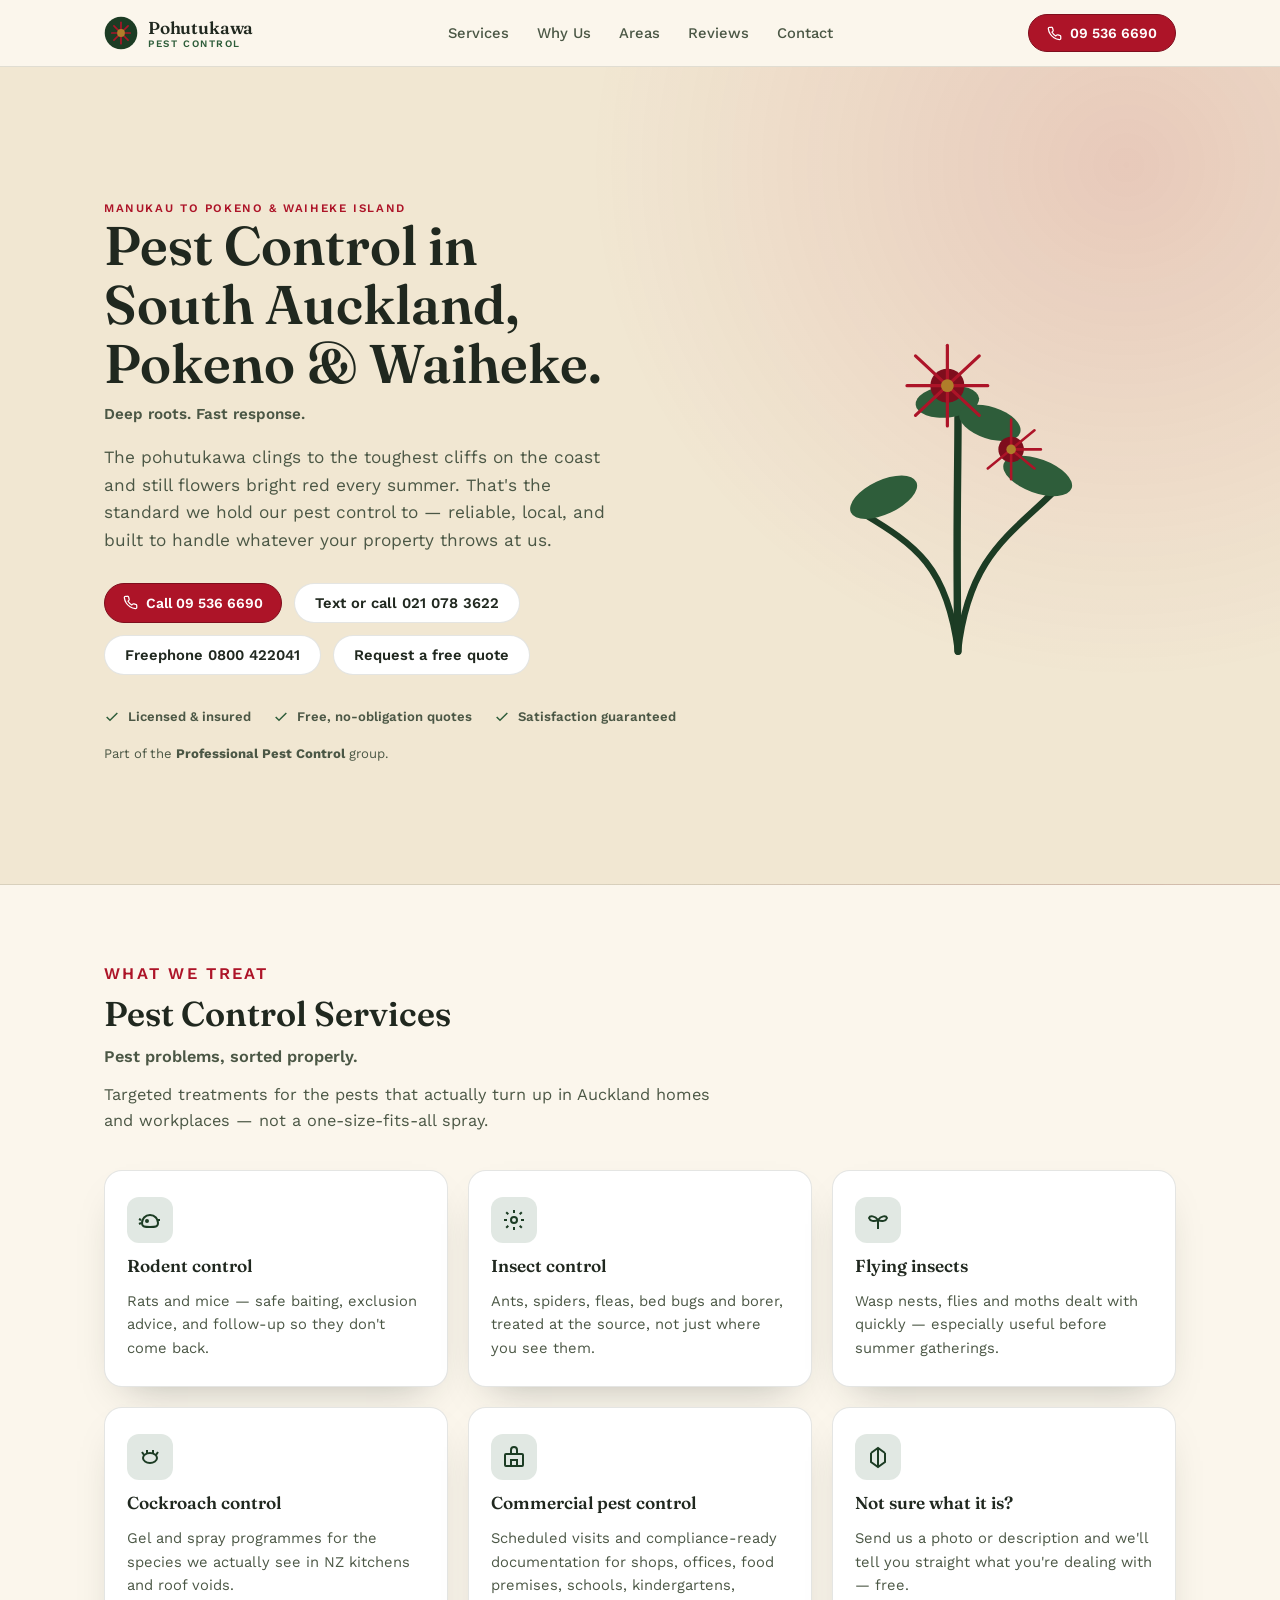
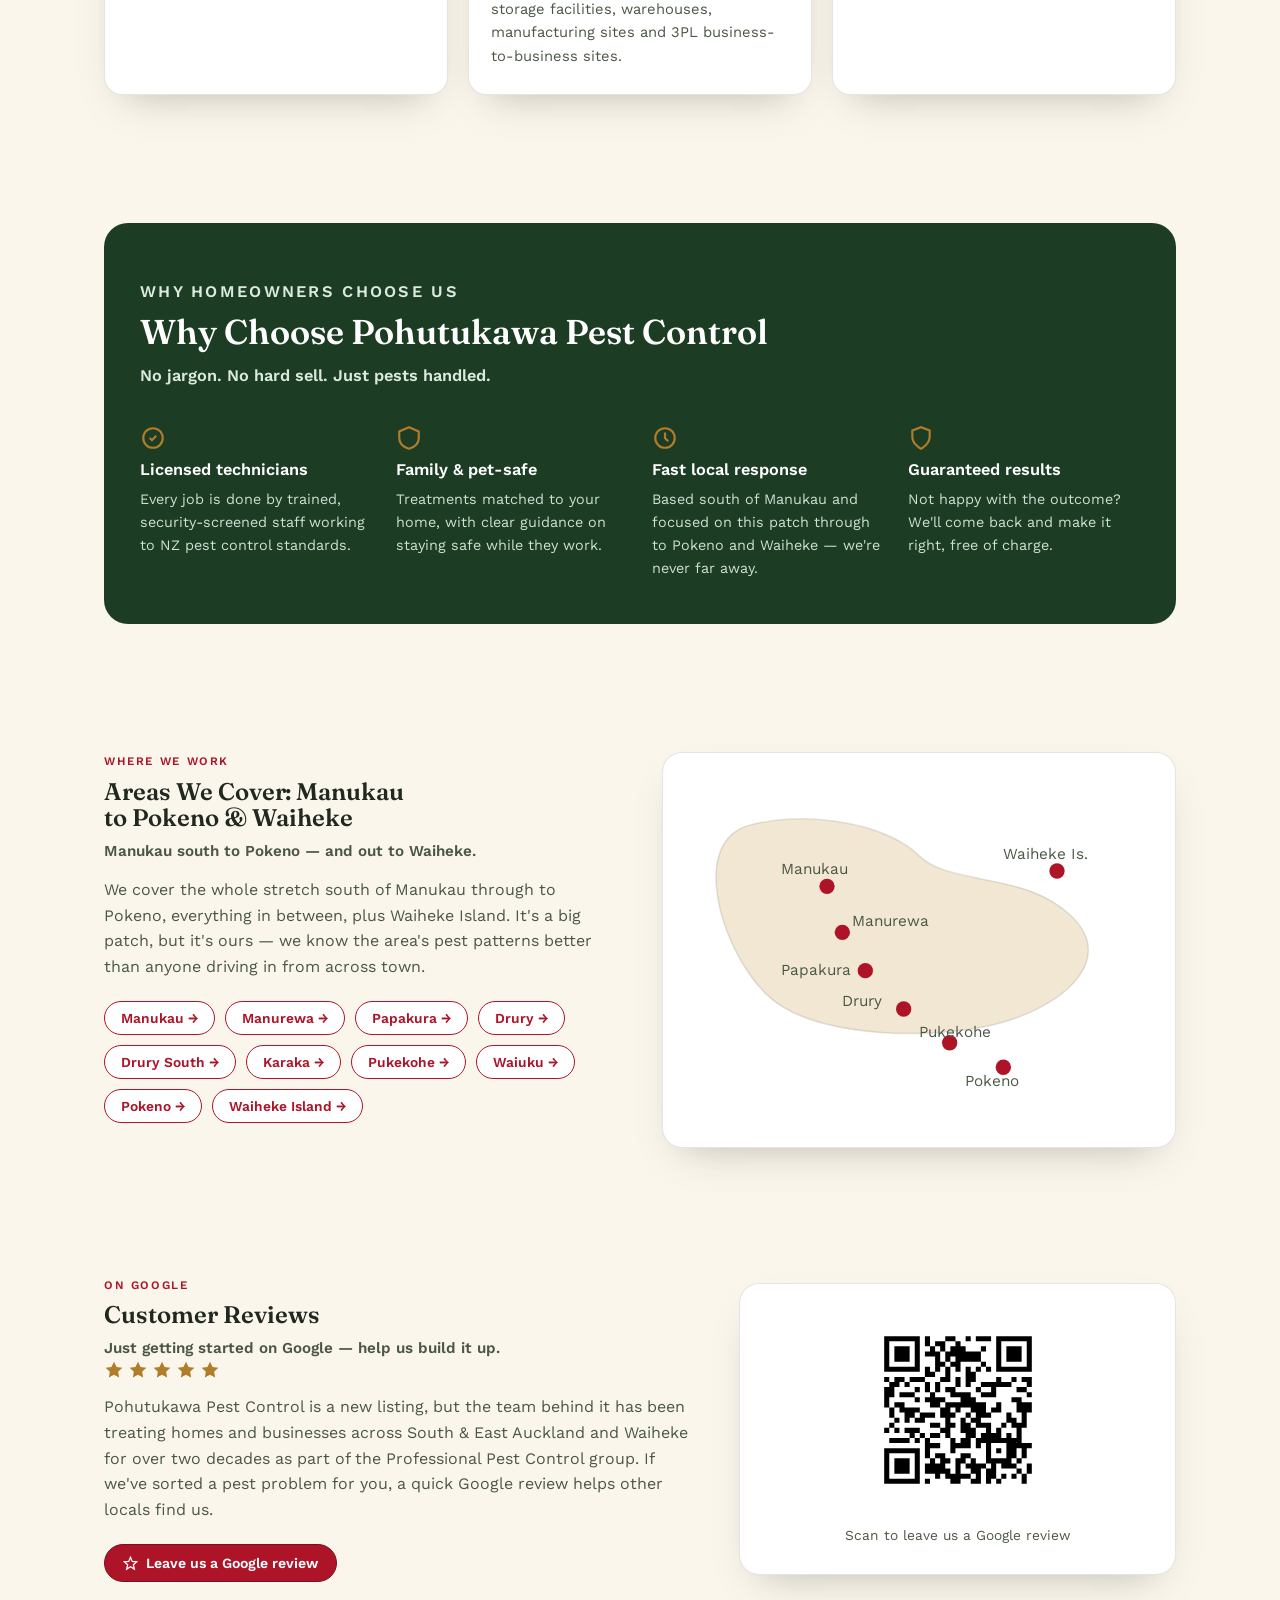
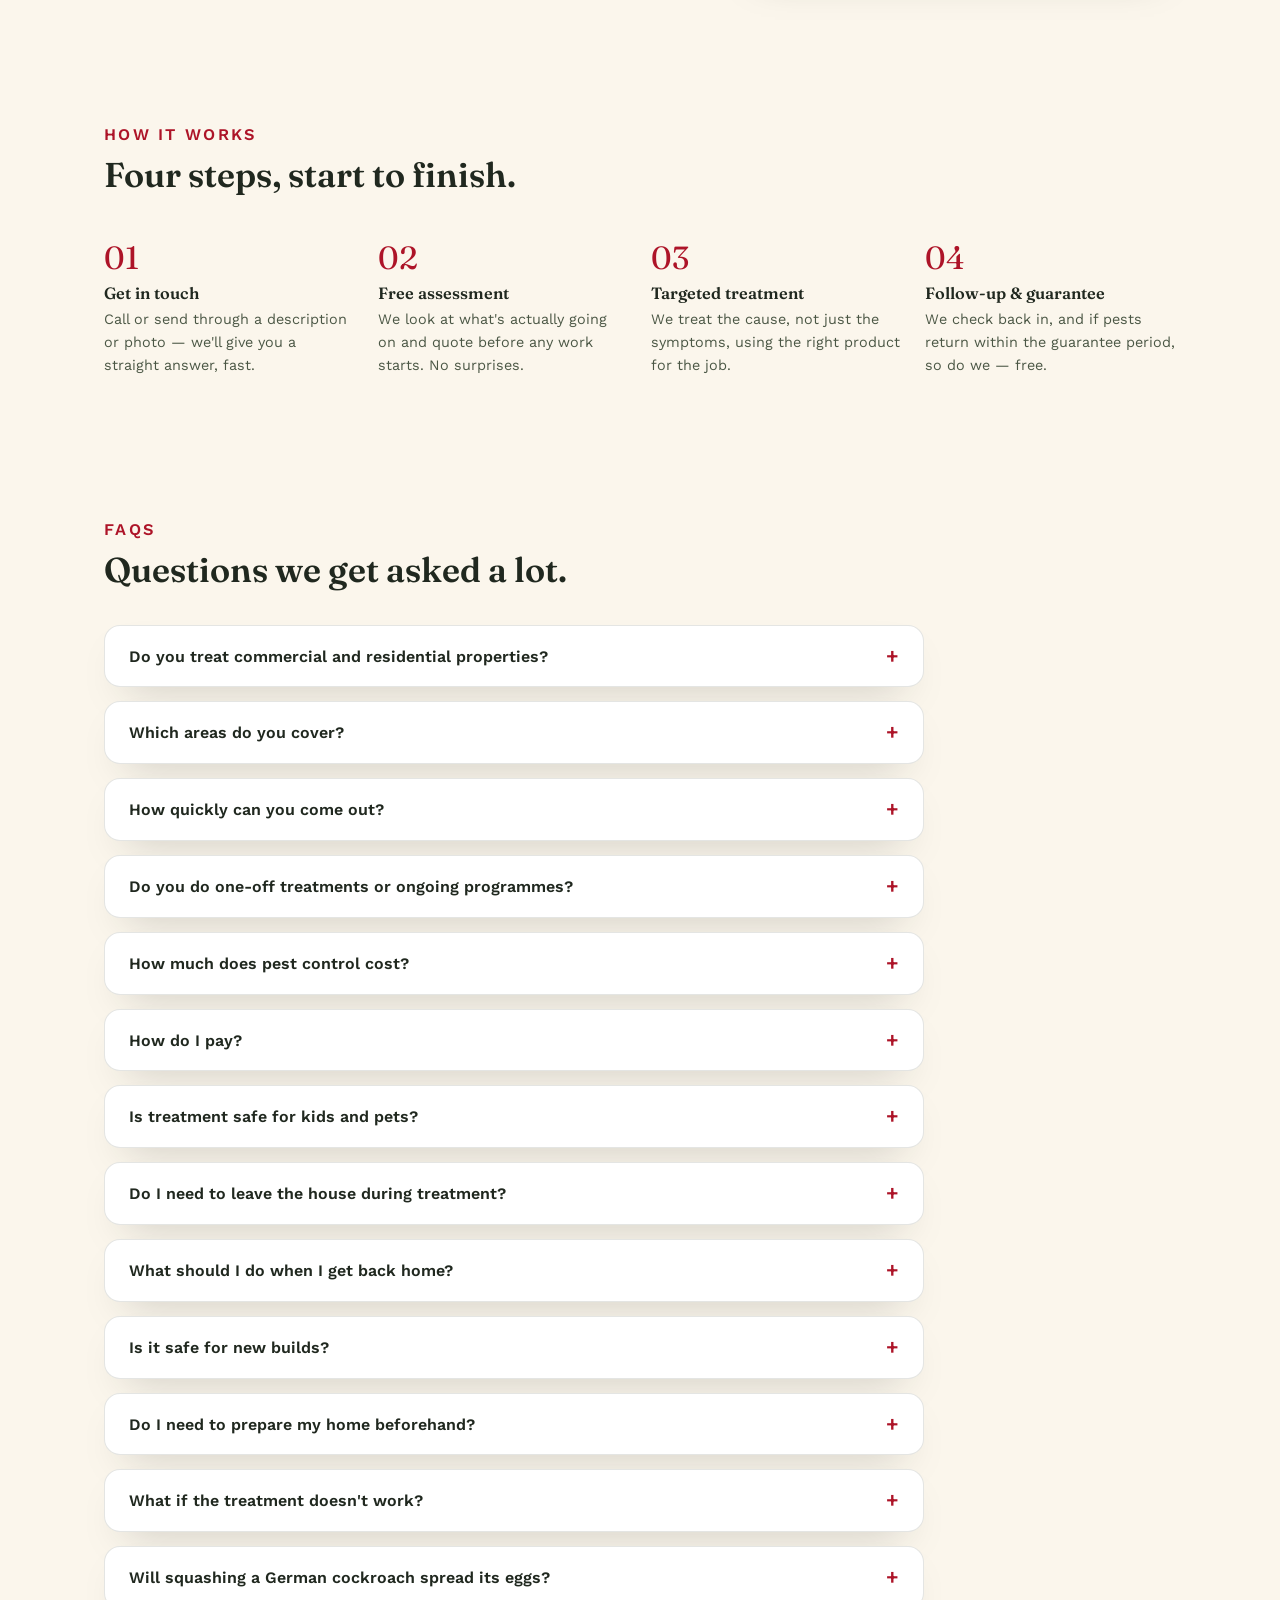
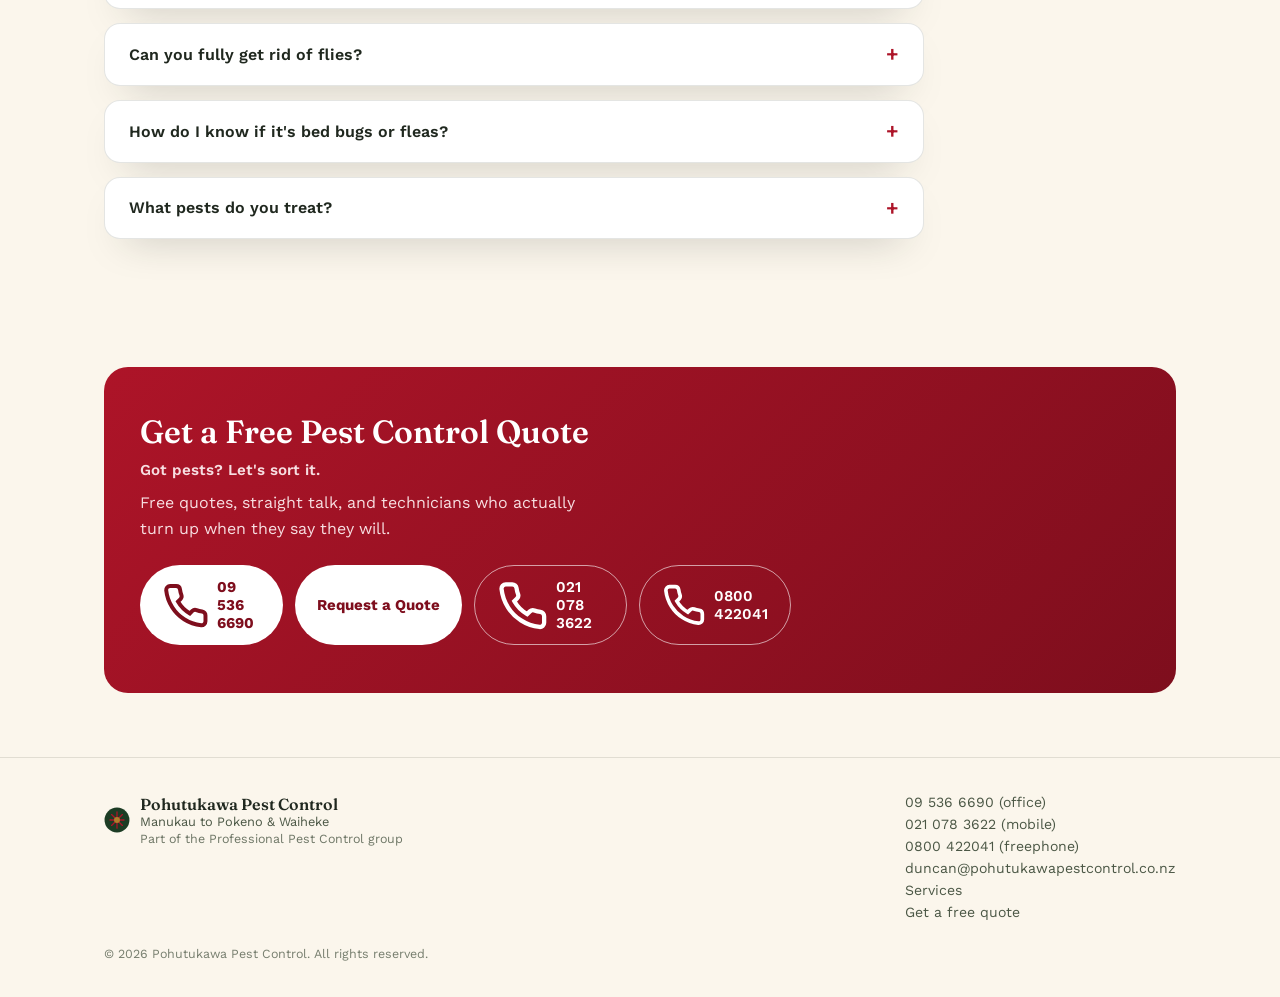
==== commit 04c1148b: "Add Google Ads tag and quote-form conversion tracking Adds the Google Ads tag (AW-18457186600) along" ====
--- a/index.html
+++ b/index.html
@@ -8,6 +8,7 @@
   function gtag(){dataLayer.push(arguments);}
   gtag('js', new Date());
   gtag('config', 'G-YW7M40ZTFR');
+  gtag('config', 'AW-18457186600');
 </script>
 <meta charset="UTF-8">
 <meta name="viewport" content="width=device-width, initial-scale=1">
--- a/styles.css
+++ b/styles.css
@@ -313,4 +313,4 @@
     transition:transform .15s ease;
   }
   .faq-item[open] summary::after{transform:rotate(45deg);}
-  .faq-item p{margin-top:14px;font-size:0.94rem;}
+  .faq-item p{margin-top:14px;font-size:0.94rem;} .tagline{margin-top:8px;font-size:0.95rem;font-weight:600;color:var(--ink-soft);}
